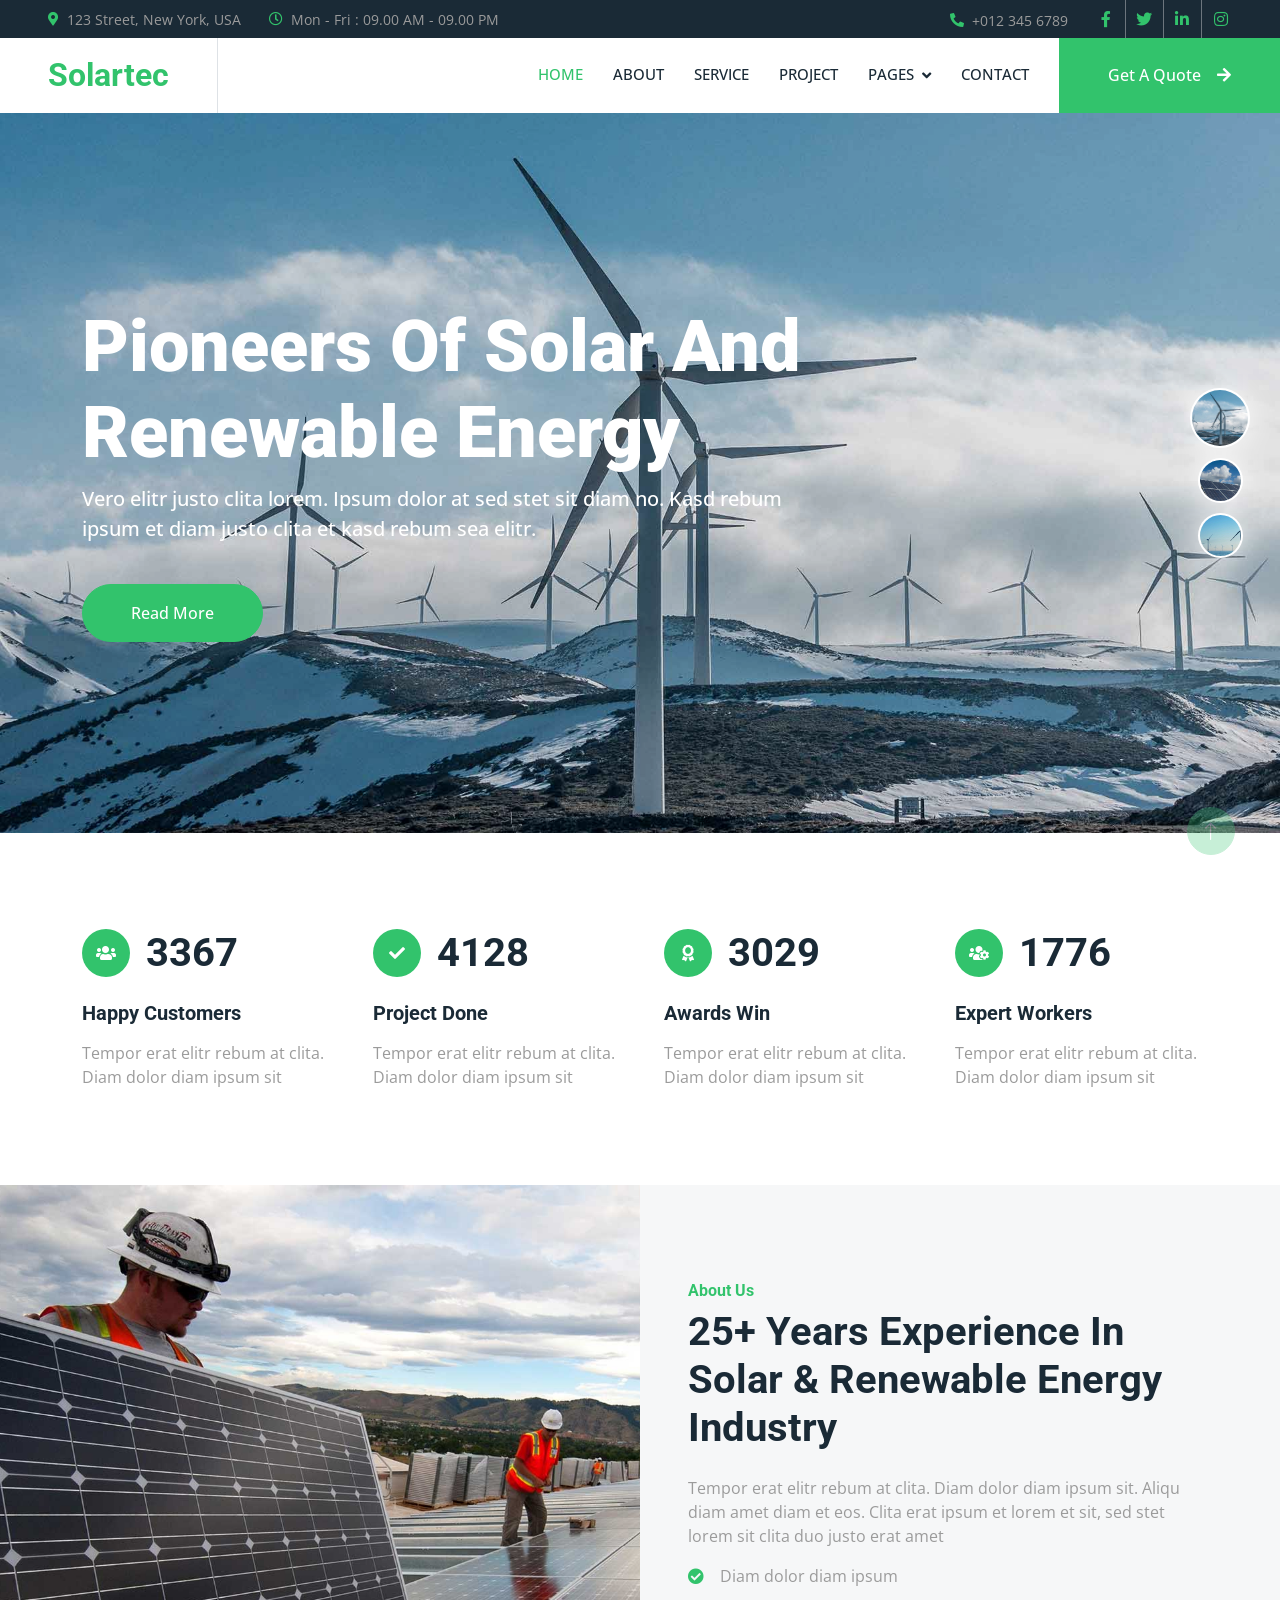
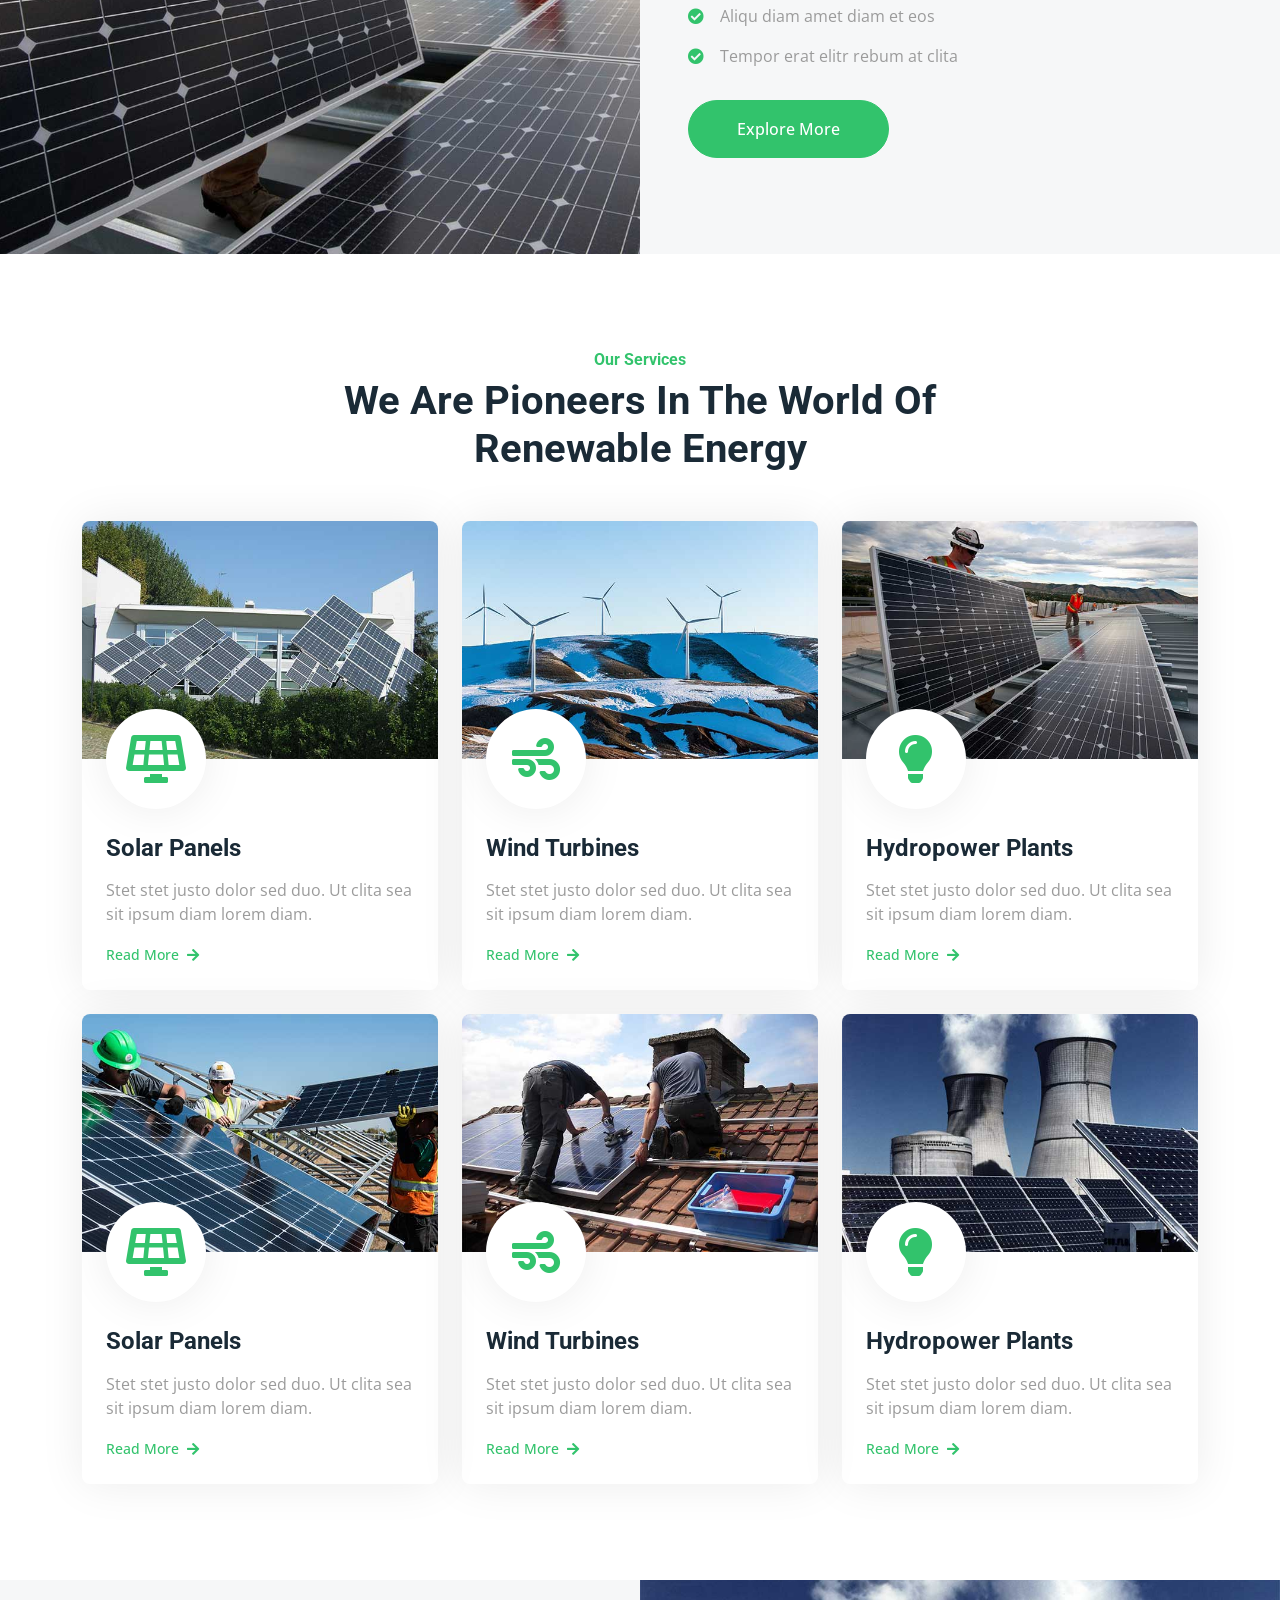
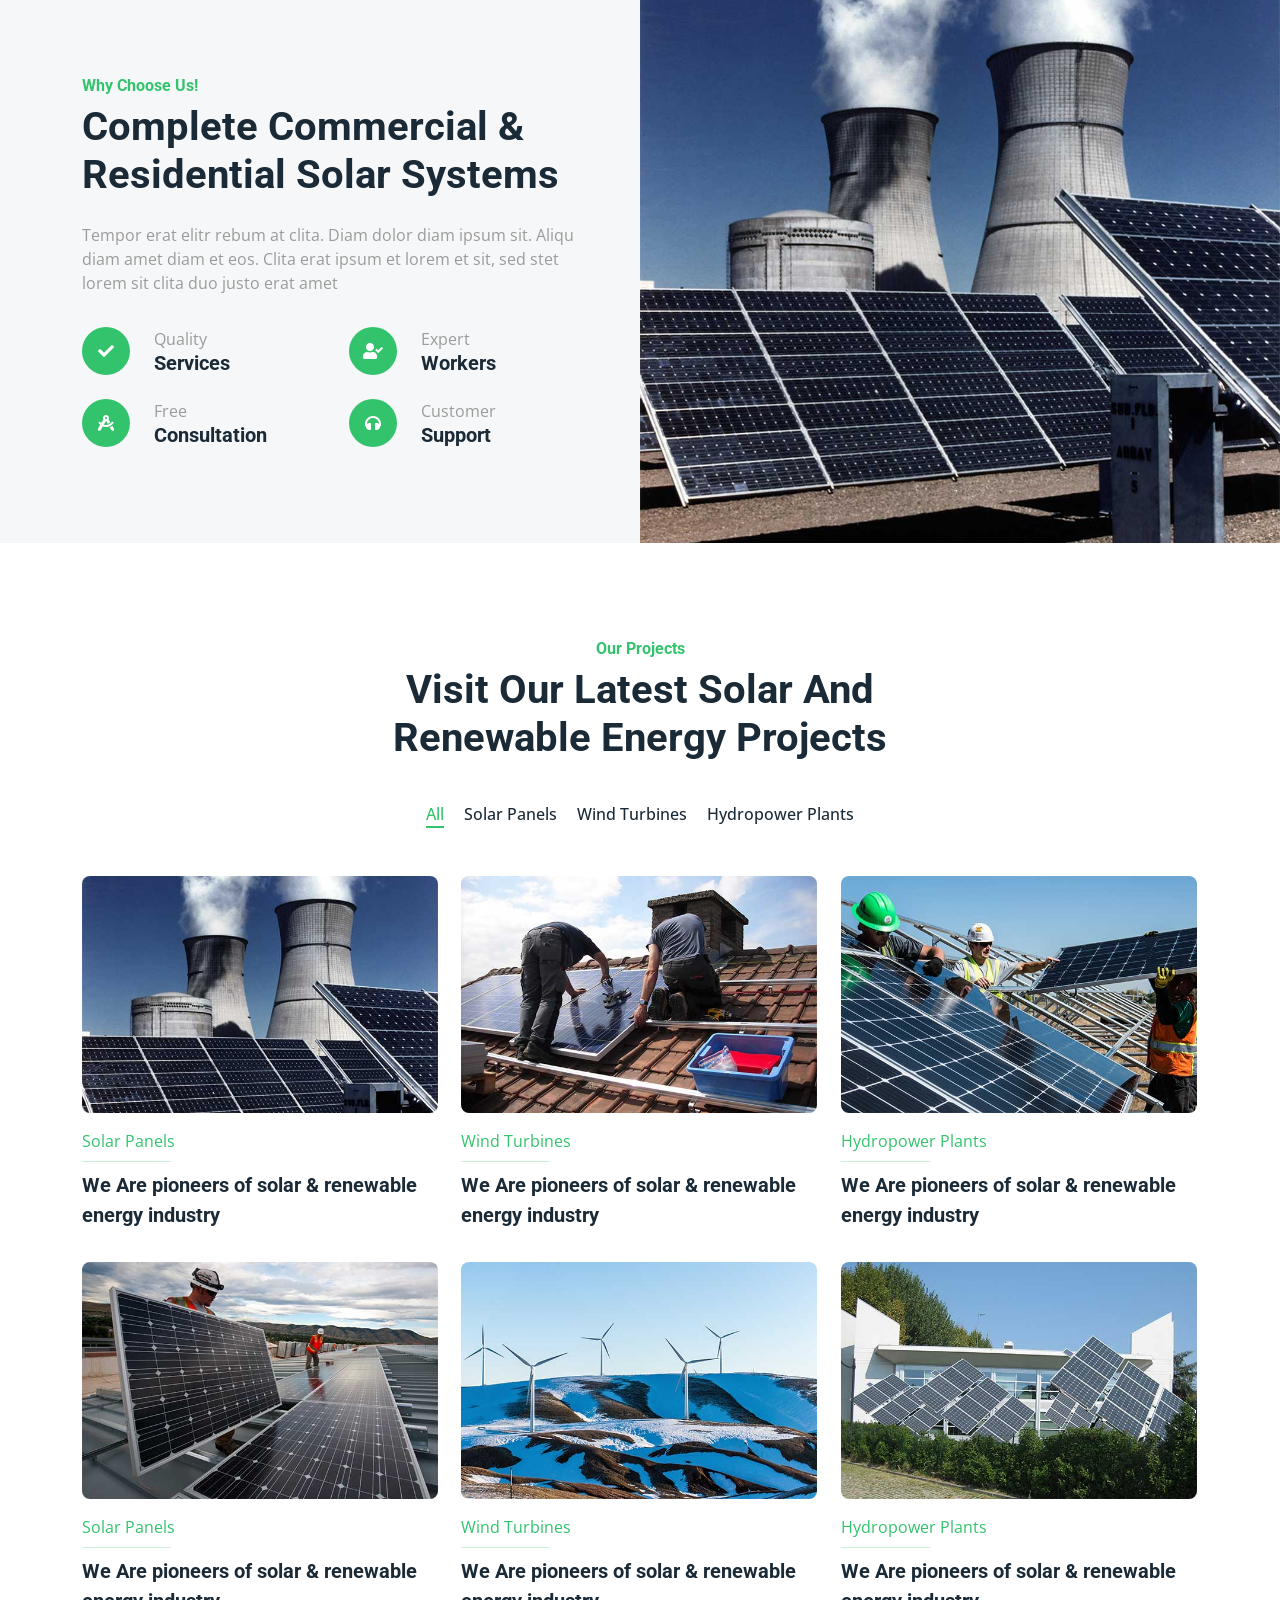
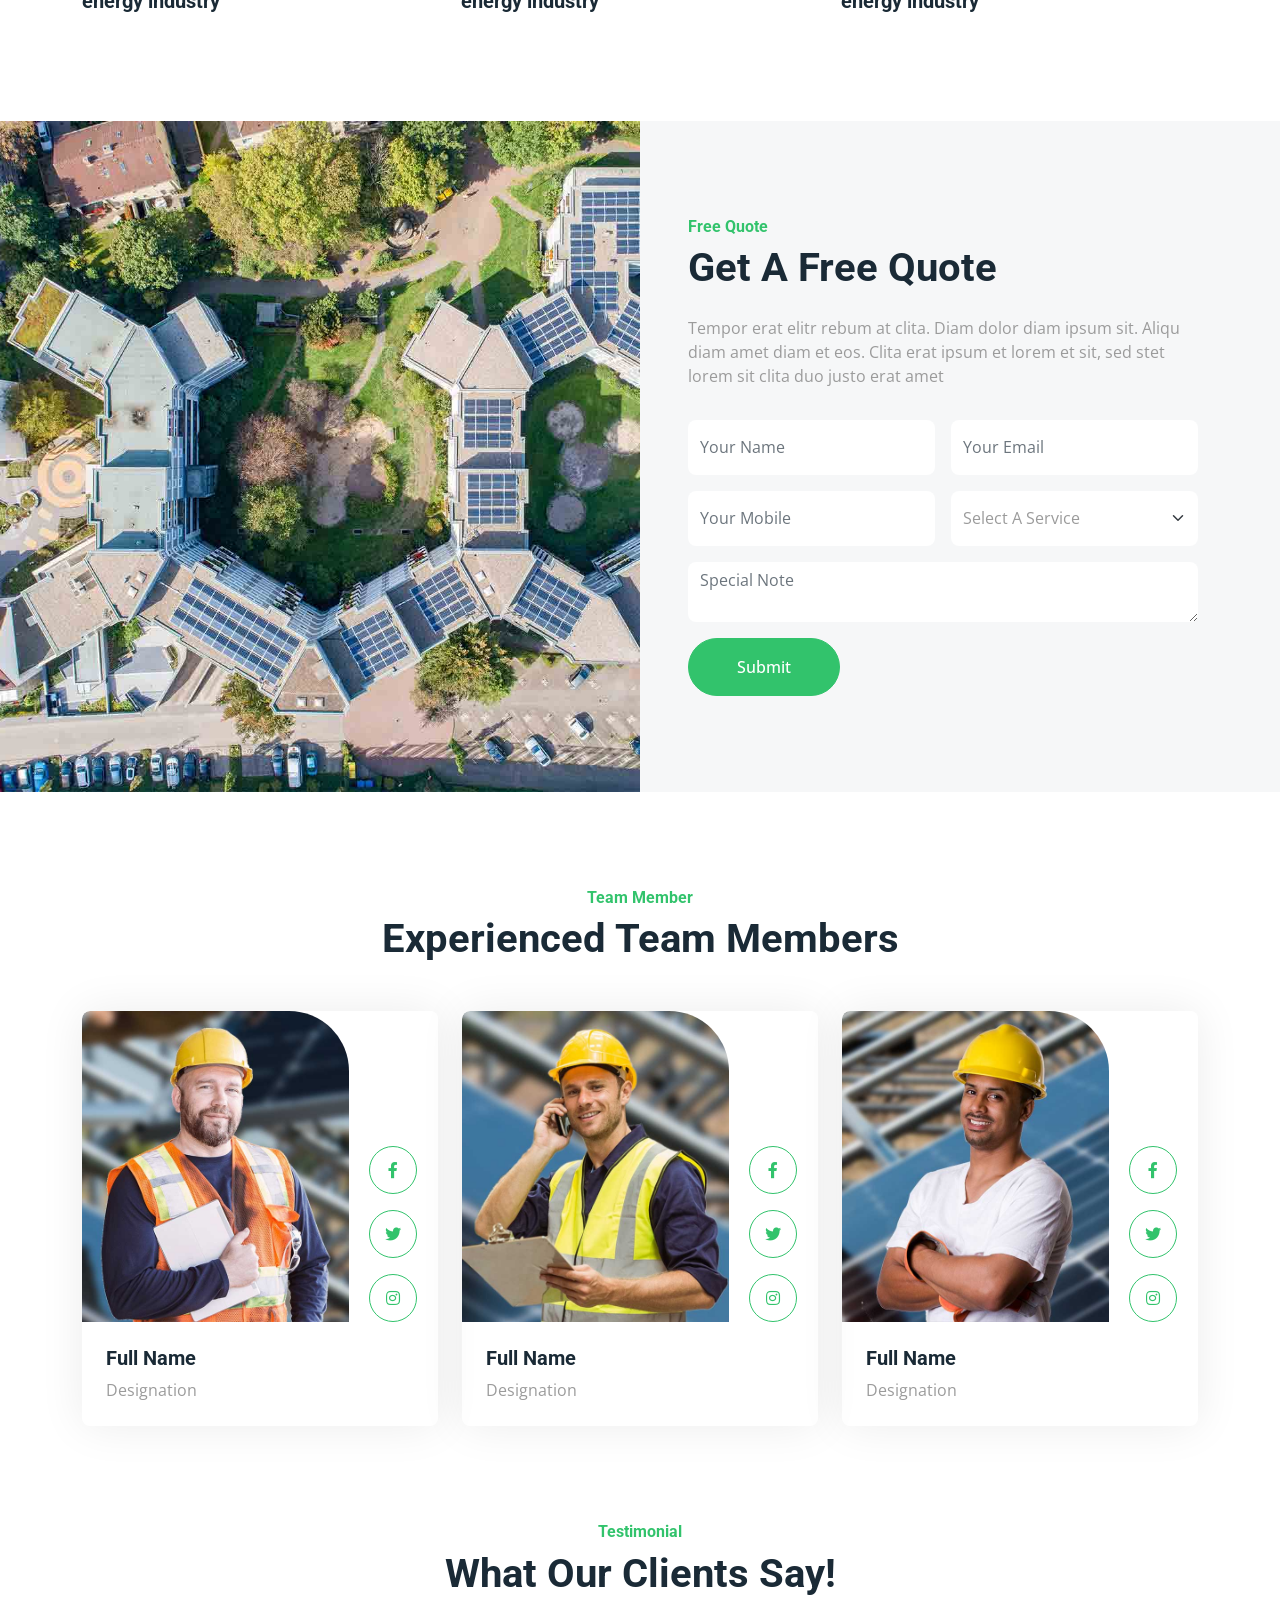
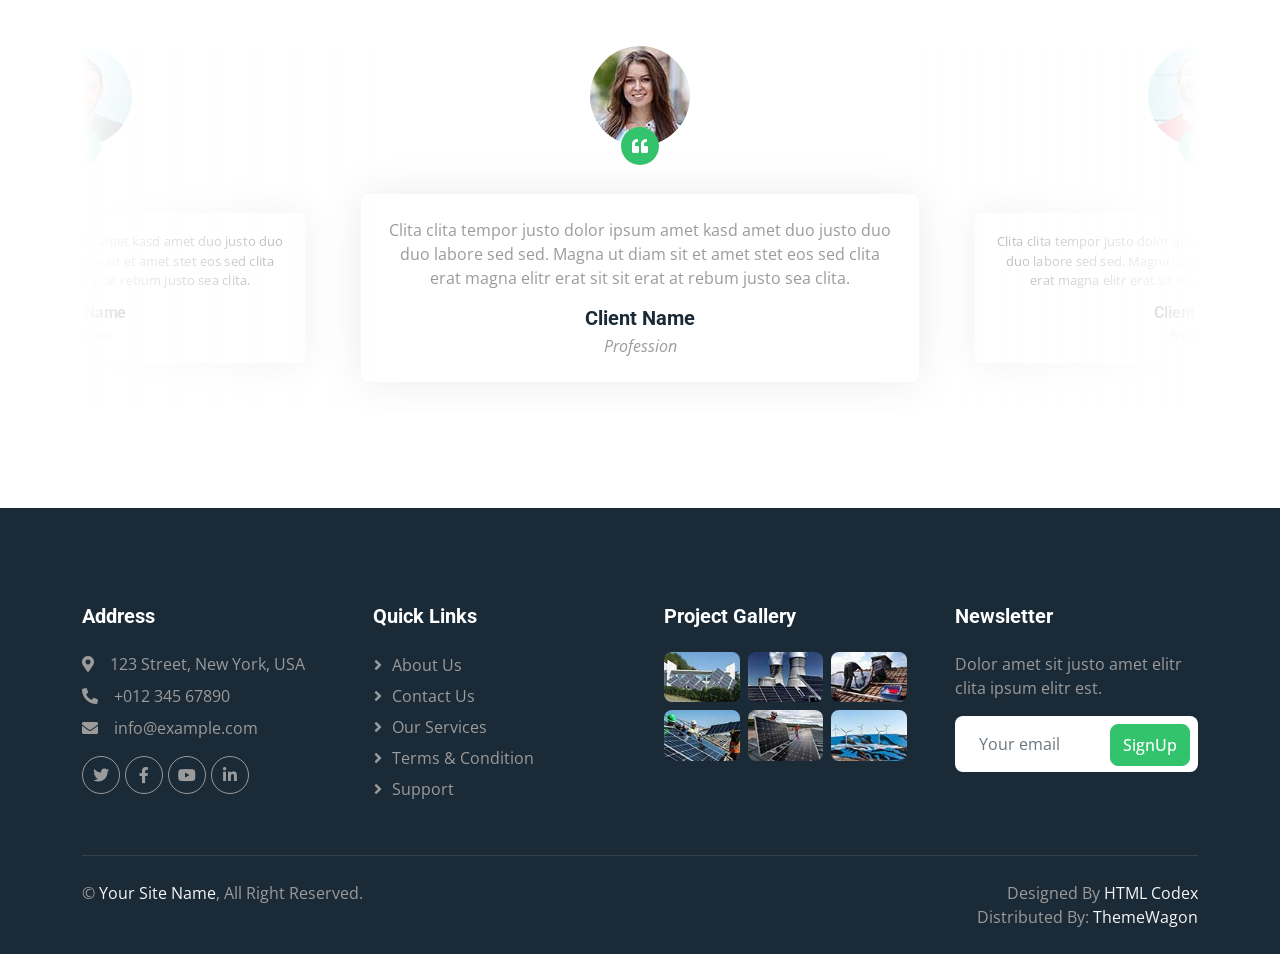
==== index.html @ 1502fc78 "Initial commit" ====
<!DOCTYPE html>
<html lang="en">

<head>
    <meta charset="utf-8">
    <title>Solartec - Renewable Energy Website Template</title>
    <meta content="width=device-width, initial-scale=1.0" name="viewport">
    <meta content="" name="keywords">
    <meta content="" name="description">

    <!-- Favicon -->
    <link href="img/favicon.ico" rel="icon">

    <!-- Google Web Fonts -->
    <link rel="preconnect" href="https://fonts.googleapis.com">
    <link rel="preconnect" href="https://fonts.gstatic.com" crossorigin>
    <link href="https://fonts.googleapis.com/css2?family=Open+Sans:wght@400;500&family=Roboto:wght@500;700;900&display=swap" rel="stylesheet"> 

    <!-- Icon Font Stylesheet -->
    <link href="https://cdnjs.cloudflare.com/ajax/libs/font-awesome/5.10.0/css/all.min.css" rel="stylesheet">
    <link href="https://cdn.jsdelivr.net/npm/bootstrap-icons@1.4.1/font/bootstrap-icons.css" rel="stylesheet">

    <!-- Libraries Stylesheet -->
    <link href="lib/animate/animate.min.css" rel="stylesheet">
    <link href="lib/owlcarousel/assets/owl.carousel.min.css" rel="stylesheet">
    <link href="lib/lightbox/css/lightbox.min.css" rel="stylesheet">

    <!-- Customized Bootstrap Stylesheet -->
    <link href="css/bootstrap.min.css" rel="stylesheet">

    <!-- Template Stylesheet -->
    <link href="css/style.css" rel="stylesheet">
</head>

<body>
    <!-- Spinner Start -->
    <div id="spinner" class="show bg-white position-fixed translate-middle w-100 vh-100 top-50 start-50 d-flex align-items-center justify-content-center">
        <div class="spinner-border text-primary" style="width: 3rem; height: 3rem;" role="status">
            <span class="sr-only">Loading...</span>
        </div>
    </div>
    <!-- Spinner End -->


    <!-- Topbar Start -->
    <div class="container-fluid bg-dark p-0">
        <div class="row gx-0 d-none d-lg-flex">
            <div class="col-lg-7 px-5 text-start">
                <div class="h-100 d-inline-flex align-items-center me-4">
                    <small class="fa fa-map-marker-alt text-primary me-2"></small>
                    <small>123 Street, New York, USA</small>
                </div>
                <div class="h-100 d-inline-flex align-items-center">
                    <small class="far fa-clock text-primary me-2"></small>
                    <small>Mon - Fri : 09.00 AM - 09.00 PM</small>
                </div>
            </div>
            <div class="col-lg-5 px-5 text-end">
                <div class="h-100 d-inline-flex align-items-center me-4">
                    <small class="fa fa-phone-alt text-primary me-2"></small>
                    <small>+012 345 6789</small>
                </div>
                <div class="h-100 d-inline-flex align-items-center mx-n2">
                    <a class="btn btn-square btn-link rounded-0 border-0 border-end border-secondary" href=""><i class="fab fa-facebook-f"></i></a>
                    <a class="btn btn-square btn-link rounded-0 border-0 border-end border-secondary" href=""><i class="fab fa-twitter"></i></a>
                    <a class="btn btn-square btn-link rounded-0 border-0 border-end border-secondary" href=""><i class="fab fa-linkedin-in"></i></a>
                    <a class="btn btn-square btn-link rounded-0" href=""><i class="fab fa-instagram"></i></a>
                </div>
            </div>
        </div>
    </div>
    <!-- Topbar End -->


    <!-- Navbar Start -->
    <nav class="navbar navbar-expand-lg bg-white navbar-light sticky-top p-0">
        <a href="index.html" class="navbar-brand d-flex align-items-center border-end px-4 px-lg-5">
            <h2 class="m-0 text-primary">Solartec</h2>
        </a>
        <button type="button" class="navbar-toggler me-4" data-bs-toggle="collapse" data-bs-target="#navbarCollapse">
            <span class="navbar-toggler-icon"></span>
        </button>
        <div class="collapse navbar-collapse" id="navbarCollapse">
            <div class="navbar-nav ms-auto p-4 p-lg-0">
                <a href="index.html" class="nav-item nav-link active">Home</a>
                <a href="about.html" class="nav-item nav-link">About</a>
                <a href="service.html" class="nav-item nav-link">Service</a>
                <a href="project.html" class="nav-item nav-link">Project</a>
                <div class="nav-item dropdown">
                    <a href="#" class="nav-link dropdown-toggle" data-bs-toggle="dropdown">Pages</a>
                    <div class="dropdown-menu bg-light m-0">
                        <a href="feature.html" class="dropdown-item">Feature</a>
                        <a href="quote.html" class="dropdown-item">Free Quote</a>
                        <a href="team.html" class="dropdown-item">Our Team</a>
                        <a href="testimonial.html" class="dropdown-item">Testimonial</a>
                        <a href="404.html" class="dropdown-item">404 Page</a>
                    </div>
                </div>
                <a href="contact.html" class="nav-item nav-link">Contact</a>
            </div>
            <a href="" class="btn btn-primary rounded-0 py-4 px-lg-5 d-none d-lg-block">Get A Quote<i class="fa fa-arrow-right ms-3"></i></a>
        </div>
    </nav>
    <!-- Navbar End -->


    <!-- Carousel Start -->
    <div class="container-fluid p-0 pb-5 wow fadeIn" data-wow-delay="0.1s">
        <div class="owl-carousel header-carousel position-relative">
            <div class="owl-carousel-item position-relative" data-dot="<img src='img/carousel-1.jpg'>">
                <img class="img-fluid" src="img/carousel-1.jpg" alt="">
                <div class="owl-carousel-inner">
                    <div class="container">
                        <div class="row justify-content-start">
                            <div class="col-10 col-lg-8">
                                <h1 class="display-2 text-white animated slideInDown">Pioneers Of Solar And Renewable Energy</h1>
                                <p class="fs-5 fw-medium text-white mb-4 pb-3">Vero elitr justo clita lorem. Ipsum dolor at sed stet sit diam no. Kasd rebum ipsum et diam justo clita et kasd rebum sea elitr.</p>
                                <a href="" class="btn btn-primary rounded-pill py-3 px-5 animated slideInLeft">Read More</a>
                            </div>
                        </div>
                    </div>
                </div>
            </div>
            <div class="owl-carousel-item position-relative" data-dot="<img src='img/carousel-2.jpg'>">
                <img class="img-fluid" src="img/carousel-2.jpg" alt="">
                <div class="owl-carousel-inner">
                    <div class="container">
                        <div class="row justify-content-start">
                            <div class="col-10 col-lg-8">
                                <h1 class="display-2 text-white animated slideInDown">Pioneers Of Solar And Renewable Energy</h1>
                                <p class="fs-5 fw-medium text-white mb-4 pb-3">Vero elitr justo clita lorem. Ipsum dolor at sed stet sit diam no. Kasd rebum ipsum et diam justo clita et kasd rebum sea elitr.</p>
                                <a href="" class="btn btn-primary rounded-pill py-3 px-5 animated slideInLeft">Read More</a>
                            </div>
                        </div>
                    </div>
                </div>
            </div>
            <div class="owl-carousel-item position-relative" data-dot="<img src='img/carousel-3.jpg'>">
                <img class="img-fluid" src="img/carousel-3.jpg" alt="">
                <div class="owl-carousel-inner">
                    <div class="container">
                        <div class="row justify-content-start">
                            <div class="col-10 col-lg-8">
                                <h1 class="display-2 text-white animated slideInDown">Pioneers Of Solar And Renewable Energy</h1>
                                <p class="fs-5 fw-medium text-white mb-4 pb-3">Vero elitr justo clita lorem. Ipsum dolor at sed stet sit diam no. Kasd rebum ipsum et diam justo clita et kasd rebum sea elitr.</p>
                                <a href="" class="btn btn-primary rounded-pill py-3 px-5 animated slideInLeft">Read More</a>
                            </div>
                        </div>
                    </div>
                </div>
            </div>
        </div>
    </div>
    <!-- Carousel End -->


    <!-- Feature Start -->
    <div class="container-xxl py-5">
        <div class="container">
            <div class="row g-5">
                <div class="col-md-6 col-lg-3 wow fadeIn" data-wow-delay="0.1s">
                    <div class="d-flex align-items-center mb-4">
                        <div class="btn-lg-square bg-primary rounded-circle me-3">
                            <i class="fa fa-users text-white"></i>
                        </div>
                        <h1 class="mb-0" data-toggle="counter-up">3453</h1>
                    </div>
                    <h5 class="mb-3">Happy Customers</h5>
                    <span>Tempor erat elitr rebum at clita. Diam dolor diam ipsum sit</span>
                </div>
                <div class="col-md-6 col-lg-3 wow fadeIn" data-wow-delay="0.3s">
                    <div class="d-flex align-items-center mb-4">
                        <div class="btn-lg-square bg-primary rounded-circle me-3">
                            <i class="fa fa-check text-white"></i>
                        </div>
                        <h1 class="mb-0" data-toggle="counter-up">4234</h1>
                    </div>
                    <h5 class="mb-3">Project Done</h5>
                    <span>Tempor erat elitr rebum at clita. Diam dolor diam ipsum sit</span>
                </div>
                <div class="col-md-6 col-lg-3 wow fadeIn" data-wow-delay="0.5s">
                    <div class="d-flex align-items-center mb-4">
                        <div class="btn-lg-square bg-primary rounded-circle me-3">
                            <i class="fa fa-award text-white"></i>
                        </div>
                        <h1 class="mb-0" data-toggle="counter-up">3123</h1>
                    </div>
                    <h5 class="mb-3">Awards Win</h5>
                    <span>Tempor erat elitr rebum at clita. Diam dolor diam ipsum sit</span>
                </div>
                <div class="col-md-6 col-lg-3 wow fadeIn" data-wow-delay="0.7s">
                    <div class="d-flex align-items-center mb-4">
                        <div class="btn-lg-square bg-primary rounded-circle me-3">
                            <i class="fa fa-users-cog text-white"></i>
                        </div>
                        <h1 class="mb-0" data-toggle="counter-up">1831</h1>
                    </div>
                    <h5 class="mb-3">Expert Workers</h5>
                    <span>Tempor erat elitr rebum at clita. Diam dolor diam ipsum sit</span>
                </div>
            </div>
        </div>
    </div>
    <!-- Feature Start -->


    <!-- About Start -->
    <div class="container-fluid bg-light overflow-hidden my-5 px-lg-0">
        <div class="container about px-lg-0">
            <div class="row g-0 mx-lg-0">
                <div class="col-lg-6 ps-lg-0 wow fadeIn" data-wow-delay="0.1s" style="min-height: 400px;">
                    <div class="position-relative h-100">
                        <img class="position-absolute img-fluid w-100 h-100" src="img/about.jpg" style="object-fit: cover;" alt="">
                    </div>
                </div>
                <div class="col-lg-6 about-text py-5 wow fadeIn" data-wow-delay="0.5s">
                    <div class="p-lg-5 pe-lg-0">
                        <h6 class="text-primary">About Us</h6>
                        <h1 class="mb-4">25+ Years Experience In Solar & Renewable Energy Industry</h1>
                        <p>Tempor erat elitr rebum at clita. Diam dolor diam ipsum sit. Aliqu diam amet diam et eos. Clita erat ipsum et lorem et sit, sed stet lorem sit clita duo justo erat amet</p>
                        <p><i class="fa fa-check-circle text-primary me-3"></i>Diam dolor diam ipsum</p>
                        <p><i class="fa fa-check-circle text-primary me-3"></i>Aliqu diam amet diam et eos</p>
                        <p><i class="fa fa-check-circle text-primary me-3"></i>Tempor erat elitr rebum at clita</p>
                        <a href="" class="btn btn-primary rounded-pill py-3 px-5 mt-3">Explore More</a>
                    </div>
                </div>
            </div>
        </div>
    </div>
    <!-- About End -->


    <!-- Service Start -->
    <div class="container-xxl py-5">
        <div class="container">
            <div class="text-center mx-auto mb-5 wow fadeInUp" data-wow-delay="0.1s" style="max-width: 600px;">
                <h6 class="text-primary">Our Services</h6>
                <h1 class="mb-4">We Are Pioneers In The World Of Renewable Energy</h1>
            </div>
            <div class="row g-4">
                <div class="col-md-6 col-lg-4 wow fadeInUp" data-wow-delay="0.1s">
                    <div class="service-item rounded overflow-hidden">
                        <img class="img-fluid" src="img/img-600x400-1.jpg" alt="">
                        <div class="position-relative p-4 pt-0">
                            <div class="service-icon">
                                <i class="fa fa-solar-panel fa-3x"></i>
                            </div>
                            <h4 class="mb-3">Solar Panels</h4>
                            <p>Stet stet justo dolor sed duo. Ut clita sea sit ipsum diam lorem diam.</p>
                            <a class="small fw-medium" href="">Read More<i class="fa fa-arrow-right ms-2"></i></a>
                        </div>
                    </div>
                </div>
                <div class="col-md-6 col-lg-4 wow fadeInUp" data-wow-delay="0.3s">
                    <div class="service-item rounded overflow-hidden">
                        <img class="img-fluid" src="img/img-600x400-2.jpg" alt="">
                        <div class="position-relative p-4 pt-0">
                            <div class="service-icon">
                                <i class="fa fa-wind fa-3x"></i>
                            </div>
                            <h4 class="mb-3">Wind Turbines</h4>
                            <p>Stet stet justo dolor sed duo. Ut clita sea sit ipsum diam lorem diam.</p>
                            <a class="small fw-medium" href="">Read More<i class="fa fa-arrow-right ms-2"></i></a>
                        </div>
                    </div>
                </div>
                <div class="col-md-6 col-lg-4 wow fadeInUp" data-wow-delay="0.5s">
                    <div class="service-item rounded overflow-hidden">
                        <img class="img-fluid" src="img/img-600x400-3.jpg" alt="">
                        <div class="position-relative p-4 pt-0">
                            <div class="service-icon">
                                <i class="fa fa-lightbulb fa-3x"></i>
                            </div>
                            <h4 class="mb-3">Hydropower Plants</h4>
                            <p>Stet stet justo dolor sed duo. Ut clita sea sit ipsum diam lorem diam.</p>
                            <a class="small fw-medium" href="">Read More<i class="fa fa-arrow-right ms-2"></i></a>
                        </div>
                    </div>
                </div>
                <div class="col-md-6 col-lg-4 wow fadeInUp" data-wow-delay="0.1s">
                    <div class="service-item rounded overflow-hidden">
                        <img class="img-fluid" src="img/img-600x400-4.jpg" alt="">
                        <div class="position-relative p-4 pt-0">
                            <div class="service-icon">
                                <i class="fa fa-solar-panel fa-3x"></i>
                            </div>
                            <h4 class="mb-3">Solar Panels</h4>
                            <p>Stet stet justo dolor sed duo. Ut clita sea sit ipsum diam lorem diam.</p>
                            <a class="small fw-medium" href="">Read More<i class="fa fa-arrow-right ms-2"></i></a>
                        </div>
                    </div>
                </div>
                <div class="col-md-6 col-lg-4 wow fadeInUp" data-wow-delay="0.3s">
                    <div class="service-item rounded overflow-hidden">
                        <img class="img-fluid" src="img/img-600x400-5.jpg" alt="">
                        <div class="position-relative p-4 pt-0">
                            <div class="service-icon">
                                <i class="fa fa-wind fa-3x"></i>
                            </div>
                            <h4 class="mb-3">Wind Turbines</h4>
                            <p>Stet stet justo dolor sed duo. Ut clita sea sit ipsum diam lorem diam.</p>
                            <a class="small fw-medium" href="">Read More<i class="fa fa-arrow-right ms-2"></i></a>
                        </div>
                    </div>
                </div>
                <div class="col-md-6 col-lg-4 wow fadeInUp" data-wow-delay="0.5s">
                    <div class="service-item rounded overflow-hidden">
                        <img class="img-fluid" src="img/img-600x400-6.jpg" alt="">
                        <div class="position-relative p-4 pt-0">
                            <div class="service-icon">
                                <i class="fa fa-lightbulb fa-3x"></i>
                            </div>
                            <h4 class="mb-3">Hydropower Plants</h4>
                            <p>Stet stet justo dolor sed duo. Ut clita sea sit ipsum diam lorem diam.</p>
                            <a class="small fw-medium" href="">Read More<i class="fa fa-arrow-right ms-2"></i></a>
                        </div>
                    </div>
                </div>
            </div>
        </div>
    </div>
    <!-- Service End -->


    <!-- Feature Start -->
    <div class="container-fluid bg-light overflow-hidden my-5 px-lg-0">
        <div class="container feature px-lg-0">
            <div class="row g-0 mx-lg-0">
                <div class="col-lg-6 feature-text py-5 wow fadeIn" data-wow-delay="0.1s">
                    <div class="p-lg-5 ps-lg-0">
                        <h6 class="text-primary">Why Choose Us!</h6>
                        <h1 class="mb-4">Complete Commercial & Residential Solar Systems</h1>
                        <p class="mb-4 pb-2">Tempor erat elitr rebum at clita. Diam dolor diam ipsum sit. Aliqu diam amet diam et eos. Clita erat ipsum et lorem et sit, sed stet lorem sit clita duo justo erat amet</p>
                        <div class="row g-4">
                            <div class="col-6">
                                <div class="d-flex align-items-center">
                                    <div class="btn-lg-square bg-primary rounded-circle">
                                        <i class="fa fa-check text-white"></i>
                                    </div>
                                    <div class="ms-4">
                                        <p class="mb-0">Quality</p>
                                        <h5 class="mb-0">Services</h5>
                                    </div>
                                </div>
                            </div>
                            <div class="col-6">
                                <div class="d-flex align-items-center">
                                    <div class="btn-lg-square bg-primary rounded-circle">
                                        <i class="fa fa-user-check text-white"></i>
                                    </div>
                                    <div class="ms-4">
                                        <p class="mb-0">Expert</p>
                                        <h5 class="mb-0">Workers</h5>
                                    </div>
                                </div>
                            </div>
                            <div class="col-6">
                                <div class="d-flex align-items-center">
                                    <div class="btn-lg-square bg-primary rounded-circle">
                                        <i class="fa fa-drafting-compass text-white"></i>
                                    </div>
                                    <div class="ms-4">
                                        <p class="mb-0">Free</p>
                                        <h5 class="mb-0">Consultation</h5>
                                    </div>
                                </div>
                            </div>
                            <div class="col-6">
                                <div class="d-flex align-items-center">
                                    <div class="btn-lg-square bg-primary rounded-circle">
                                        <i class="fa fa-headphones text-white"></i>
                                    </div>
                                    <div class="ms-4">
                                        <p class="mb-0">Customer</p>
                                        <h5 class="mb-0">Support</h5>
                                    </div>
                                </div>
                            </div>
                        </div>
                    </div>
                </div>
                <div class="col-lg-6 pe-lg-0 wow fadeIn" data-wow-delay="0.5s" style="min-height: 400px;">
                    <div class="position-relative h-100">
                        <img class="position-absolute img-fluid w-100 h-100" src="img/feature.jpg" style="object-fit: cover;" alt="">
                    </div>
                </div>
            </div>
        </div>
    </div>
    <!-- Feature End -->


    <!-- Projects Start -->
    <div class="container-xxl py-5">
        <div class="container">
            <div class="text-center mx-auto mb-5 wow fadeInUp" data-wow-delay="0.1s" style="max-width: 600px;">
                <h6 class="text-primary">Our Projects</h6>
                <h1 class="mb-4">Visit Our Latest Solar And Renewable Energy Projects</h1>
            </div>
            <div class="row mt-n2 wow fadeInUp" data-wow-delay="0.3s">
                <div class="col-12 text-center">
                    <ul class="list-inline mb-5" id="portfolio-flters">
                        <li class="mx-2 active" data-filter="*">All</li>
                        <li class="mx-2" data-filter=".first">Solar Panels</li>
                        <li class="mx-2" data-filter=".second">Wind Turbines</li>
                        <li class="mx-2" data-filter=".third">Hydropower Plants</li>
                    </ul>
                </div>
            </div>
            <div class="row g-4 portfolio-container wow fadeInUp" data-wow-delay="0.5s">
                <div class="col-lg-4 col-md-6 portfolio-item first">
                    <div class="portfolio-img rounded overflow-hidden">
                        <img class="img-fluid" src="img/img-600x400-6.jpg" alt="">
                        <div class="portfolio-btn">
                            <a class="btn btn-lg-square btn-outline-light rounded-circle mx-1" href="img/img-600x400-6.jpg" data-lightbox="portfolio"><i class="fa fa-eye"></i></a>
                            <a class="btn btn-lg-square btn-outline-light rounded-circle mx-1" href=""><i class="fa fa-link"></i></a>
                        </div>
                    </div>
                    <div class="pt-3">
                        <p class="text-primary mb-0">Solar Panels</p>
                        <hr class="text-primary w-25 my-2">
                        <h5 class="lh-base">We Are pioneers of solar & renewable energy industry</h5>
                    </div>
                </div>
                <div class="col-lg-4 col-md-6 portfolio-item second">
                    <div class="portfolio-img rounded overflow-hidden">
                        <img class="img-fluid" src="img/img-600x400-5.jpg" alt="">
                        <div class="portfolio-btn">
                            <a class="btn btn-lg-square btn-outline-light rounded-circle mx-1" href="img/img-600x400-5.jpg" data-lightbox="portfolio"><i class="fa fa-eye"></i></a>
                            <a class="btn btn-lg-square btn-outline-light rounded-circle mx-1" href=""><i class="fa fa-link"></i></a>
                        </div>
                    </div>
                    <div class="pt-3">
                        <p class="text-primary mb-0">Wind Turbines</p>
                        <hr class="text-primary w-25 my-2">
                        <h5 class="lh-base">We Are pioneers of solar & renewable energy industry</h5>
                    </div>
                </div>
                <div class="col-lg-4 col-md-6 portfolio-item third">
                    <div class="portfolio-img rounded overflow-hidden">
                        <img class="img-fluid" src="img/img-600x400-4.jpg" alt="">
                        <div class="portfolio-btn">
                            <a class="btn btn-lg-square btn-outline-light rounded-circle mx-1" href="img/img-600x400-4.jpg" data-lightbox="portfolio"><i class="fa fa-eye"></i></a>
                            <a class="btn btn-lg-square btn-outline-light rounded-circle mx-1" href=""><i class="fa fa-link"></i></a>
                        </div>
                    </div>
                    <div class="pt-3">
                        <p class="text-primary mb-0">Hydropower Plants</p>
                        <hr class="text-primary w-25 my-2">
                        <h5 class="lh-base">We Are pioneers of solar & renewable energy industry</h5>
                    </div>
                </div>
                <div class="col-lg-4 col-md-6 portfolio-item first">
                    <div class="portfolio-img rounded overflow-hidden">
                        <img class="img-fluid" src="img/img-600x400-3.jpg" alt="">
                        <div class="portfolio-btn">
                            <a class="btn btn-lg-square btn-outline-light rounded-circle mx-1" href="img/img-600x400-3.jpg" data-lightbox="portfolio"><i class="fa fa-eye"></i></a>
                            <a class="btn btn-lg-square btn-outline-light rounded-circle mx-1" href=""><i class="fa fa-link"></i></a>
                        </div>
                    </div>
                    <div class="pt-3">
                        <p class="text-primary mb-0">Solar Panels</p>
                        <hr class="text-primary w-25 my-2">
                        <h5 class="lh-base">We Are pioneers of solar & renewable energy industry</h5>
                    </div>
                </div>
                <div class="col-lg-4 col-md-6 portfolio-item second">
                    <div class="portfolio-img rounded overflow-hidden">
                        <img class="img-fluid" src="img/img-600x400-2.jpg" alt="">
                        <div class="portfolio-btn">
                            <a class="btn btn-lg-square btn-outline-light rounded-circle mx-1" href="img/img-600x400-2.jpg" data-lightbox="portfolio"><i class="fa fa-eye"></i></a>
                            <a class="btn btn-lg-square btn-outline-light rounded-circle mx-1" href=""><i class="fa fa-link"></i></a>
                        </div>
                    </div>
                    <div class="pt-3">
                        <p class="text-primary mb-0">Wind Turbines</p>
                        <hr class="text-primary w-25 my-2">
                        <h5 class="lh-base">We Are pioneers of solar & renewable energy industry</h5>
                    </div>
                </div>
                <div class="col-lg-4 col-md-6 portfolio-item third">
                    <div class="portfolio-img rounded overflow-hidden">
                        <img class="img-fluid" src="img/img-600x400-1.jpg" alt="">
                        <div class="portfolio-btn">
                            <a class="btn btn-lg-square btn-outline-light rounded-circle mx-1" href="img/img-600x400-1.jpg" data-lightbox="portfolio"><i class="fa fa-eye"></i></a>
                            <a class="btn btn-lg-square btn-outline-light rounded-circle mx-1" href=""><i class="fa fa-link"></i></a>
                        </div>
                    </div>
                    <div class="pt-3">
                        <p class="text-primary mb-0">Hydropower Plants</p>
                        <hr class="text-primary w-25 my-2">
                        <h5 class="lh-base">We Are pioneers of solar & renewable energy industry</h5>
                    </div>
                </div>
            </div>
        </div>
    </div>
    <!-- Projects End -->


    <!-- Quote Start -->
    <div class="container-fluid bg-light overflow-hidden my-5 px-lg-0">
        <div class="container quote px-lg-0">
            <div class="row g-0 mx-lg-0">
                <div class="col-lg-6 ps-lg-0 wow fadeIn" data-wow-delay="0.1s" style="min-height: 400px;">
                    <div class="position-relative h-100">
                        <img class="position-absolute img-fluid w-100 h-100" src="img/quote.jpg" style="object-fit: cover;" alt="">
                    </div>
                </div>
                <div class="col-lg-6 quote-text py-5 wow fadeIn" data-wow-delay="0.5s">
                    <div class="p-lg-5 pe-lg-0">
                        <h6 class="text-primary">Free Quote</h6>
                        <h1 class="mb-4">Get A Free Quote</h1>
                        <p class="mb-4 pb-2">Tempor erat elitr rebum at clita. Diam dolor diam ipsum sit. Aliqu diam amet diam et eos. Clita erat ipsum et lorem et sit, sed stet lorem sit clita duo justo erat amet</p>
                        <form>
                            <div class="row g-3">
                                <div class="col-12 col-sm-6">
                                    <input type="text" class="form-control border-0" placeholder="Your Name" style="height: 55px;">
                                </div>
                                <div class="col-12 col-sm-6">
                                    <input type="email" class="form-control border-0" placeholder="Your Email" style="height: 55px;">
                                </div>
                                <div class="col-12 col-sm-6">
                                    <input type="text" class="form-control border-0" placeholder="Your Mobile" style="height: 55px;">
                                </div>
                                <div class="col-12 col-sm-6">
                                    <select class="form-select border-0" style="height: 55px;">
                                        <option selected>Select A Service</option>
                                        <option value="1">Service 1</option>
                                        <option value="2">Service 2</option>
                                        <option value="3">Service 3</option>
                                    </select>
                                </div>
                                <div class="col-12">
                                    <textarea class="form-control border-0" placeholder="Special Note"></textarea>
                                </div>
                                <div class="col-12">
                                    <button class="btn btn-primary rounded-pill py-3 px-5" type="submit">Submit</button>
                                </div>
                            </div>
                        </form>
                    </div>
                </div>
            </div>
        </div>
    </div>
    <!-- Quote End -->


    <!-- Team Start -->
    <div class="container-xxl py-5">
        <div class="container">
            <div class="text-center mx-auto mb-5 wow fadeInUp" data-wow-delay="0.1s" style="max-width: 600px;">
                <h6 class="text-primary">Team Member</h6>
                <h1 class="mb-4">Experienced Team Members</h1>
            </div>
            <div class="row g-4">
                <div class="col-lg-4 col-md-6 wow fadeInUp" data-wow-delay="0.1s">
                    <div class="team-item rounded overflow-hidden">
                        <div class="d-flex">
                            <img class="img-fluid w-75" src="img/team-1.jpg" alt="">
                            <div class="team-social w-25">
                                <a class="btn btn-lg-square btn-outline-primary rounded-circle mt-3" href=""><i class="fab fa-facebook-f"></i></a>
                                <a class="btn btn-lg-square btn-outline-primary rounded-circle mt-3" href=""><i class="fab fa-twitter"></i></a>
                                <a class="btn btn-lg-square btn-outline-primary rounded-circle mt-3" href=""><i class="fab fa-instagram"></i></a>
                            </div>
                        </div>
                        <div class="p-4">
                            <h5>Full Name</h5>
                            <span>Designation</span>
                        </div>
                    </div>
                </div>
                <div class="col-lg-4 col-md-6 wow fadeInUp" data-wow-delay="0.3s">
                    <div class="team-item rounded overflow-hidden">
                        <div class="d-flex">
                            <img class="img-fluid w-75" src="img/team-2.jpg" alt="">
                            <div class="team-social w-25">
                                <a class="btn btn-lg-square btn-outline-primary rounded-circle mt-3" href=""><i class="fab fa-facebook-f"></i></a>
                                <a class="btn btn-lg-square btn-outline-primary rounded-circle mt-3" href=""><i class="fab fa-twitter"></i></a>
                                <a class="btn btn-lg-square btn-outline-primary rounded-circle mt-3" href=""><i class="fab fa-instagram"></i></a>
                            </div>
                        </div>
                        <div class="p-4">
                            <h5>Full Name</h5>
                            <span>Designation</span>
                        </div>
                    </div>
                </div>
                <div class="col-lg-4 col-md-6 wow fadeInUp" data-wow-delay="0.5s">
                    <div class="team-item rounded overflow-hidden">
                        <div class="d-flex">
                            <img class="img-fluid w-75" src="img/team-3.jpg" alt="">
                            <div class="team-social w-25">
                                <a class="btn btn-lg-square btn-outline-primary rounded-circle mt-3" href=""><i class="fab fa-facebook-f"></i></a>
                                <a class="btn btn-lg-square btn-outline-primary rounded-circle mt-3" href=""><i class="fab fa-twitter"></i></a>
                                <a class="btn btn-lg-square btn-outline-primary rounded-circle mt-3" href=""><i class="fab fa-instagram"></i></a>
                            </div>
                        </div>
                        <div class="p-4">
                            <h5>Full Name</h5>
                            <span>Designation</span>
                        </div>
                    </div>
                </div>
            </div>
        </div>
    </div>
    <!-- Team End -->


    <!-- Testimonial Start -->
    <div class="container-xxl py-5">
        <div class="container">
            <div class="text-center mx-auto mb-5 wow fadeInUp" data-wow-delay="0.1s" style="max-width: 600px;">
                <h6 class="text-primary">Testimonial</h6>
                <h1 class="mb-4">What Our Clients Say!</h1>
            </div>
            <div class="owl-carousel testimonial-carousel wow fadeInUp" data-wow-delay="0.1s">
                <div class="testimonial-item text-center">
                    <div class="testimonial-img position-relative">
                        <img class="img-fluid rounded-circle mx-auto mb-5" src="img/testimonial-1.jpg">
                        <div class="btn-square bg-primary rounded-circle">
                            <i class="fa fa-quote-left text-white"></i>
                        </div>
                    </div>
                    <div class="testimonial-text text-center rounded p-4">
                        <p>Clita clita tempor justo dolor ipsum amet kasd amet duo justo duo duo labore sed sed. Magna ut diam sit et amet stet eos sed clita erat magna elitr erat sit sit erat at rebum justo sea clita.</p>
                        <h5 class="mb-1">Client Name</h5>
                        <span class="fst-italic">Profession</span>
                    </div>
                </div>
                <div class="testimonial-item text-center">
                    <div class="testimonial-img position-relative">
                        <img class="img-fluid rounded-circle mx-auto mb-5" src="img/testimonial-2.jpg">
                        <div class="btn-square bg-primary rounded-circle">
                            <i class="fa fa-quote-left text-white"></i>
                        </div>
                    </div>
                    <div class="testimonial-text text-center rounded p-4">
                        <p>Clita clita tempor justo dolor ipsum amet kasd amet duo justo duo duo labore sed sed. Magna ut diam sit et amet stet eos sed clita erat magna elitr erat sit sit erat at rebum justo sea clita.</p>
                        <h5 class="mb-1">Client Name</h5>
                        <span class="fst-italic">Profession</span>
                    </div>
                </div>
                <div class="testimonial-item text-center">
                    <div class="testimonial-img position-relative">
                        <img class="img-fluid rounded-circle mx-auto mb-5" src="img/testimonial-3.jpg">
                        <div class="btn-square bg-primary rounded-circle">
                            <i class="fa fa-quote-left text-white"></i>
                        </div>
                    </div>
                    <div class="testimonial-text text-center rounded p-4">
                        <p>Clita clita tempor justo dolor ipsum amet kasd amet duo justo duo duo labore sed sed. Magna ut diam sit et amet stet eos sed clita erat magna elitr erat sit sit erat at rebum justo sea clita.</p>
                        <h5 class="mb-1">Client Name</h5>
                        <span class="fst-italic">Profession</span>
                    </div>
                </div>
            </div>
        </div>
    </div>
    <!-- Testimonial End -->


    <!-- Footer Start -->
    <div class="container-fluid bg-dark text-body footer mt-5 pt-5 wow fadeIn" data-wow-delay="0.1s">
        <div class="container py-5">
            <div class="row g-5">
                <div class="col-lg-3 col-md-6">
                    <h5 class="text-white mb-4">Address</h5>
                    <p class="mb-2"><i class="fa fa-map-marker-alt me-3"></i>123 Street, New York, USA</p>
                    <p class="mb-2"><i class="fa fa-phone-alt me-3"></i>+012 345 67890</p>
                    <p class="mb-2"><i class="fa fa-envelope me-3"></i>info@example.com</p>
                    <div class="d-flex pt-2">
                        <a class="btn btn-square btn-outline-light btn-social" href=""><i class="fab fa-twitter"></i></a>
                        <a class="btn btn-square btn-outline-light btn-social" href=""><i class="fab fa-facebook-f"></i></a>
                        <a class="btn btn-square btn-outline-light btn-social" href=""><i class="fab fa-youtube"></i></a>
                        <a class="btn btn-square btn-outline-light btn-social" href=""><i class="fab fa-linkedin-in"></i></a>
                    </div>
                </div>
                <div class="col-lg-3 col-md-6">
                    <h5 class="text-white mb-4">Quick Links</h5>
                    <a class="btn btn-link" href="">About Us</a>
                    <a class="btn btn-link" href="">Contact Us</a>
                    <a class="btn btn-link" href="">Our Services</a>
                    <a class="btn btn-link" href="">Terms & Condition</a>
                    <a class="btn btn-link" href="">Support</a>
                </div>
                <div class="col-lg-3 col-md-6">
                    <h5 class="text-white mb-4">Project Gallery</h5>
                    <div class="row g-2">
                        <div class="col-4">
                            <img class="img-fluid rounded" src="img/gallery-1.jpg" alt="">
                        </div>
                        <div class="col-4">
                            <img class="img-fluid rounded" src="img/gallery-2.jpg" alt="">
                        </div>
                        <div class="col-4">
                            <img class="img-fluid rounded" src="img/gallery-3.jpg" alt="">
                        </div>
                        <div class="col-4">
                            <img class="img-fluid rounded" src="img/gallery-4.jpg" alt="">
                        </div>
                        <div class="col-4">
                            <img class="img-fluid rounded" src="img/gallery-5.jpg" alt="">
                        </div>
                        <div class="col-4">
                            <img class="img-fluid rounded" src="img/gallery-6.jpg" alt="">
                        </div>
                    </div>
                </div>
                <div class="col-lg-3 col-md-6">
                    <h5 class="text-white mb-4">Newsletter</h5>
                    <p>Dolor amet sit justo amet elitr clita ipsum elitr est.</p>
                    <div class="position-relative mx-auto" style="max-width: 400px;">
                        <input class="form-control border-0 w-100 py-3 ps-4 pe-5" type="text" placeholder="Your email">
                        <button type="button" class="btn btn-primary py-2 position-absolute top-0 end-0 mt-2 me-2">SignUp</button>
                    </div>
                </div>
            </div>
        </div>
        <div class="container">
            <div class="copyright">
                <div class="row">
                    <div class="col-md-6 text-center text-md-start mb-3 mb-md-0">
                        &copy; <a href="#">Your Site Name</a>, All Right Reserved.
                    </div>
                    <div class="col-md-6 text-center text-md-end">
                        <!--/*** This template is free as long as you keep the footer author’s credit link/attribution link/backlink. If you'd like to use the template without the footer author’s credit link/attribution link/backlink, you can purchase the Credit Removal License from "https://htmlcodex.com/credit-removal". Thank you for your support. ***/-->
                        Designed By <a href="https://htmlcodex.com">HTML Codex</a>
                        <br>Distributed By: <a href="https://themewagon.com" target="_blank">ThemeWagon</a>
                    </div>
                </div>
            </div>
        </div>
    </div>
    <!-- Footer End -->


    <!-- Back to Top -->
    <a href="#" class="btn btn-lg btn-primary btn-lg-square rounded-circle back-to-top"><i class="bi bi-arrow-up"></i></a>


    <!-- JavaScript Libraries -->
    <script src="https://code.jquery.com/jquery-3.4.1.min.js"></script>
    <script src="https://cdn.jsdelivr.net/npm/bootstrap@5.0.0/dist/js/bootstrap.bundle.min.js"></script>
    <script src="lib/wow/wow.min.js"></script>
    <script src="lib/easing/easing.min.js"></script>
    <script src="lib/waypoints/waypoints.min.js"></script>
    <script src="lib/counterup/counterup.min.js"></script>
    <script src="lib/owlcarousel/owl.carousel.min.js"></script>
    <script src="lib/isotope/isotope.pkgd.min.js"></script>
    <script src="lib/lightbox/js/lightbox.min.js"></script>

    <!-- Template Javascript -->
    <script src="js/main.js"></script>
</body>

</html>
---- css/style.css ----
/********** Template CSS **********/
:root {
    --primary: #32C36C;
    --light: #F6F7F8;
    --dark: #1A2A36;
}

.fw-medium {
    font-weight: 500 !important;
}

.fw-bold {
    font-weight: 700 !important;
}

.fw-black {
    font-weight: 900 !important;
}

.back-to-top {
    position: fixed;
    display: none;
    right: 45px;
    bottom: 45px;
    z-index: 99;
}


/*** Spinner ***/
#spinner {
    opacity: 0;
    visibility: hidden;
    transition: opacity .5s ease-out, visibility 0s linear .5s;
    z-index: 99999;
}

#spinner.show {
    transition: opacity .5s ease-out, visibility 0s linear 0s;
    visibility: visible;
    opacity: 1;
}


/*** Button ***/
.btn {
    font-weight: 500;
    transition: .5s;
}

.btn.btn-primary,
.btn.btn-outline-primary:hover {
    color: #FFFFFF;
}

.btn-square {
    width: 38px;
    height: 38px;
}

.btn-sm-square {
    width: 32px;
    height: 32px;
}

.btn-lg-square {
    width: 48px;
    height: 48px;
}

.btn-square,
.btn-sm-square,
.btn-lg-square {
    padding: 0;
    display: flex;
    align-items: center;
    justify-content: center;
    font-weight: normal;
}

/*** Navbar ***/
.navbar.sticky-top {
    top: -100px;
    transition: .5s;
}

.navbar .navbar-brand,
.navbar a.btn {
    height: 75px;
}

.navbar .navbar-nav .nav-link {
    margin-right: 30px;
    padding: 25px 0;
    color: var(--dark);
    font-size: 15px;
    font-weight: 500;
    text-transform: uppercase;
    outline: none;
}

.navbar .navbar-nav .nav-link:hover,
.navbar .navbar-nav .nav-link.active {
    color: var(--primary);
}

.navbar .dropdown-toggle::after {
    border: none;
    content: "\f107";
    font-family: "Font Awesome 5 Free";
    font-weight: 900;
    vertical-align: middle;
    margin-left: 8px;
}

@media (max-width: 991.98px) {
    .navbar .navbar-nav .nav-link  {
        margin-right: 0;
        padding: 10px 0;
    }

    .navbar .navbar-nav {
        border-top: 1px solid #EEEEEE;
    }
}

@media (min-width: 992px) {
    .navbar .nav-item .dropdown-menu {
        display: block;
        border: none;
        margin-top: 0;
        top: 150%;
        opacity: 0;
        visibility: hidden;
        transition: .5s;
    }

    .navbar .nav-item:hover .dropdown-menu {
        top: 100%;
        visibility: visible;
        transition: .5s;
        opacity: 1;
    }
}


/*** Header ***/
.owl-carousel-inner {
    position: absolute;
    width: 100%;
    height: 100%;
    top: 0;
    left: 0;
    display: flex;
    align-items: center;
    background: rgba(0, 0, 0, .1);
}

@media (max-width: 768px) {
    .header-carousel .owl-carousel-item {
        position: relative;
        min-height: 500px;
    }

    .header-carousel .owl-carousel-item img {
        position: absolute;
        width: 100%;
        height: 100%;
        object-fit: cover;
    }

    .header-carousel .owl-carousel-item p {
        font-size: 16px !important;
    }
}

.header-carousel .owl-dots {
    position: absolute;
    width: 60px;
    height: 100%;
    top: 0;
    right: 30px;
    display: flex;
    flex-direction: column;
    align-items: center;
    justify-content: center;
}

.header-carousel .owl-dots .owl-dot {
    position: relative;
    width: 45px;
    height: 45px;
    margin: 5px 0;
    background: #FFFFFF;
    box-shadow: 0 0 30px rgba(255, 255, 255, .9);
    border-radius: 45px;
    transition: .5s;
}

.header-carousel .owl-dots .owl-dot.active {
    width: 60px;
    height: 60px;
}

.header-carousel .owl-dots .owl-dot img {
    position: absolute;
    width: 100%;
    height: 100%;
    object-fit: cover;
    padding: 2px;
    border-radius: 45px;
    transition: .5s;
}

.page-header {
    background: linear-gradient(rgba(0, 0, 0, .1), rgba(0, 0, 0, .1)), url(../img/carousel-1.jpg) center center no-repeat;
    background-size: cover;
}

.breadcrumb-item + .breadcrumb-item::before {
    color: var(--light);
}


/*** About ***/
@media (min-width: 992px) {
    .container.about {
        max-width: 100% !important;
    }

    .about-text  {
        padding-right: calc(((100% - 960px) / 2) + .75rem);
    }
}

@media (min-width: 1200px) {
    .about-text  {
        padding-right: calc(((100% - 1140px) / 2) + .75rem);
    }
}

@media (min-width: 1400px) {
    .about-text  {
        padding-right: calc(((100% - 1320px) / 2) + .75rem);
    }
}


/*** Service ***/
.service-item {
    box-shadow: 0 0 45px rgba(0, 0, 0, .08);
}

.service-icon {
    position: relative;
    margin: -50px 0 25px 0;
    width: 100px;
    height: 100px;
    display: flex;
    align-items: center;
    justify-content: center;
    color: var(--primary);
    background: #FFFFFF;
    border-radius: 100px;
    box-shadow: 0 0 45px rgba(0, 0, 0, .08);
    transition: .5s;
}

.service-item:hover .service-icon {
    color: #FFFFFF;
    background: var(--primary);
}


/*** Feature ***/
@media (min-width: 992px) {
    .container.feature {
        max-width: 100% !important;
    }

    .feature-text  {
        padding-left: calc(((100% - 960px) / 2) + .75rem);
    }
}

@media (min-width: 1200px) {
    .feature-text  {
        padding-left: calc(((100% - 1140px) / 2) + .75rem);
    }
}

@media (min-width: 1400px) {
    .feature-text  {
        padding-left: calc(((100% - 1320px) / 2) + .75rem);
    }
}


/*** Project Portfolio ***/
#portfolio-flters li {
    display: inline-block;
    font-weight: 500;
    color: var(--dark);
    cursor: pointer;
    transition: .5s;
    border-bottom: 2px solid transparent;
}

#portfolio-flters li:hover,
#portfolio-flters li.active {
    color: var(--primary);
    border-color: var(--primary);
}

.portfolio-img {
    position: relative;
}

.portfolio-img::before,
.portfolio-img::after {
    position: absolute;
    content: "";
    width: 0;
    height: 100%;
    top: 0;
    background: var(--dark);
    transition: .5s;
}

.portfolio-img::before {
    left: 50%;
}

.portfolio-img::after {
    right: 50%;
}

.portfolio-item:hover .portfolio-img::before {
    width: 51%;
    left: 0;
}

.portfolio-item:hover .portfolio-img::after {
    width: 51%;
    right: 0;
}

.portfolio-btn {
    position: absolute;
    top: 0;
    left: 0;
    width: 100%;
    height: 100%;
    display: flex;
    align-items: center;
    justify-content: center;
    opacity: 0;
    z-index: 1;
    transition: .5s;
}

.portfolio-item:hover .portfolio-btn {
    opacity: 1;
    transition-delay: .3s;
}


/*** Quote ***/
@media (min-width: 992px) {
    .container.quote {
        max-width: 100% !important;
    }

    .quote-text  {
        padding-right: calc(((100% - 960px) / 2) + .75rem);
    }
}

@media (min-width: 1200px) {
    .quote-text  {
        padding-right: calc(((100% - 1140px) / 2) + .75rem);
    }
}

@media (min-width: 1400px) {
    .quote-text  {
        padding-right: calc(((100% - 1320px) / 2) + .75rem);
    }
}


/*** Team ***/
.team-item {
    box-shadow: 0 0 45px rgba(0, 0, 0, .08);
}

.team-item img {
    border-radius: 8px 60px 0 0;
}

.team-item .team-social {
    display: flex;
    flex-direction: column;
    align-items: center;
    justify-content: flex-end;
    background: #FFFFFF;
    transition: .5s;
}


/*** Testimonial ***/
.testimonial-carousel::before {
    position: absolute;
    content: "";
    top: 0;
    left: 0;
    height: 100%;
    width: 0;
    background: linear-gradient(to right, rgba(255, 255, 255, 1) 0%, rgba(255, 255, 255, 0) 100%);
    z-index: 1;
}

.testimonial-carousel::after {
    position: absolute;
    content: "";
    top: 0;
    right: 0;
    height: 100%;
    width: 0;
    background: linear-gradient(to left, rgba(255, 255, 255, 1) 0%, rgba(255, 255, 255, 0) 100%);
    z-index: 1;
}

@media (min-width: 768px) {
    .testimonial-carousel::before,
    .testimonial-carousel::after {
        width: 200px;
    }
}

@media (min-width: 992px) {
    .testimonial-carousel::before,
    .testimonial-carousel::after {
        width: 300px;
    }
}

.testimonial-carousel .owl-nav {
    position: absolute;
    width: 350px;
    top: 20px;
    left: 50%;
    transform: translateX(-50%);
    display: flex;
    justify-content: space-between;
    opacity: 0;
    transition: .5s;
    z-index: 1;
}

.testimonial-carousel:hover .owl-nav {
    width: 300px;
    opacity: 1;
}

.testimonial-carousel .owl-nav .owl-prev,
.testimonial-carousel .owl-nav .owl-next {
    position: relative;
    color: var(--primary);
    font-size: 45px;
    transition: .5s;
}

.testimonial-carousel .owl-nav .owl-prev:hover,
.testimonial-carousel .owl-nav .owl-next:hover {
    color: var(--dark);
}

.testimonial-carousel .testimonial-img img {
    width: 100px;
    height: 100px;
}

.testimonial-carousel .testimonial-img .btn-square {
    position: absolute;
    bottom: -19px;
    left: 50%;
    transform: translateX(-50%);
}

.testimonial-carousel .owl-item .testimonial-text {
    margin-bottom: 30px;
    box-shadow: 0 0 45px rgba(0, 0, 0, .08);
    transform: scale(.8);
    transition: .5s;
}

.testimonial-carousel .owl-item.center .testimonial-text {
    transform: scale(1);
}


/*** Contact ***/
@media (min-width: 992px) {
    .container.contact {
        max-width: 100% !important;
    }

    .contact-text  {
        padding-left: calc(((100% - 960px) / 2) + .75rem);
    }
}

@media (min-width: 1200px) {
    .contact-text  {
        padding-left: calc(((100% - 1140px) / 2) + .75rem);
    }
}

@media (min-width: 1400px) {
    .contact-text  {
        padding-left: calc(((100% - 1320px) / 2) + .75rem);
    }
}


/*** Footer ***/
.footer .btn.btn-social {
    margin-right: 5px;
    color: #9B9B9B;
    border: 1px solid #9B9B9B;
    border-radius: 38px;
    transition: .3s;
}

.footer .btn.btn-social:hover {
    color: var(--primary);
    border-color: var(--light);
}

.footer .btn.btn-link {
    display: block;
    margin-bottom: 5px;
    padding: 0;
    text-align: left;
    color: #9B9B9B;
    font-weight: normal;
    text-transform: capitalize;
    transition: .3s;
}

.footer .btn.btn-link::before {
    position: relative;
    content: "\f105";
    font-family: "Font Awesome 5 Free";
    font-weight: 900;
    margin-right: 10px;
}

.footer .btn.btn-link:hover {
    color: #FFFFFF;
    letter-spacing: 1px;
    box-shadow: none;
}

.footer .copyright {
    padding: 25px 0;
    border-top: 1px solid rgba(256, 256, 256, .1);
}

.footer .copyright a {
    color: var(--light);
}

.footer .copyright a:hover {
    color: var(--primary);
}
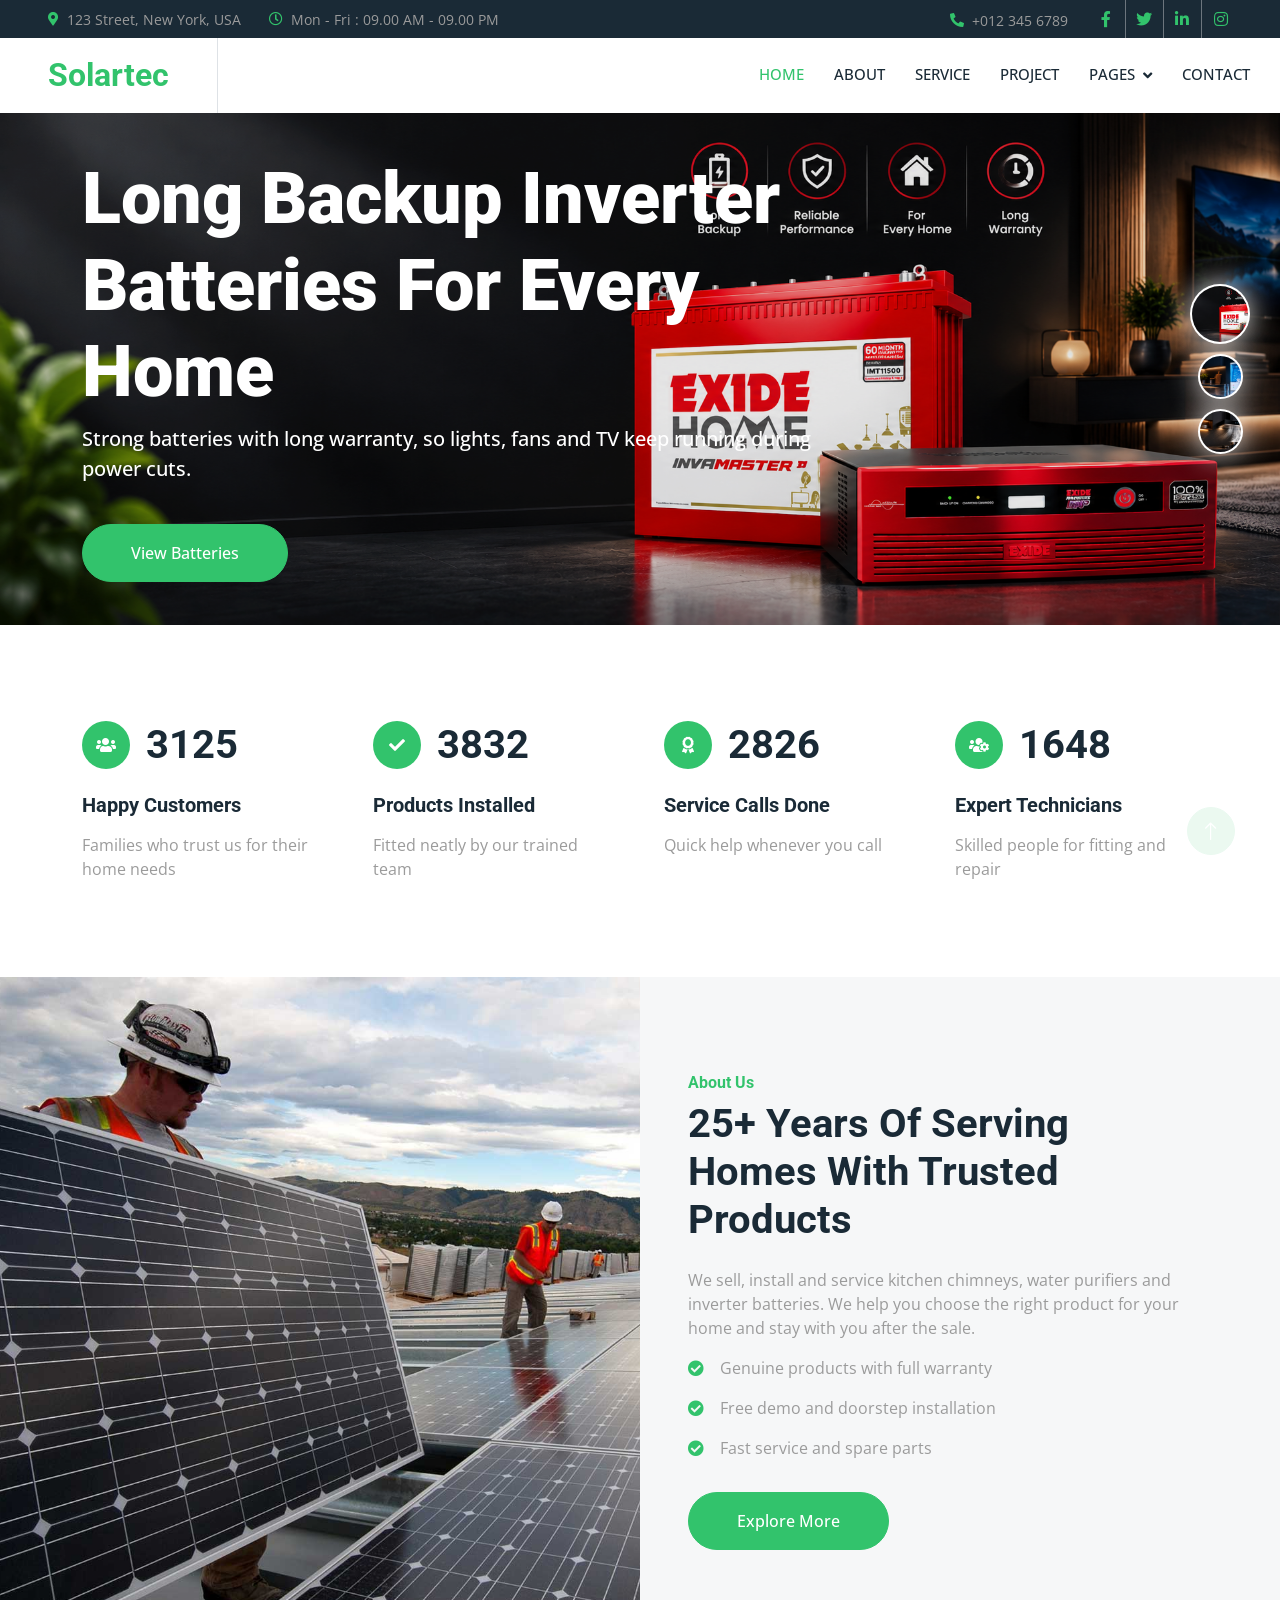
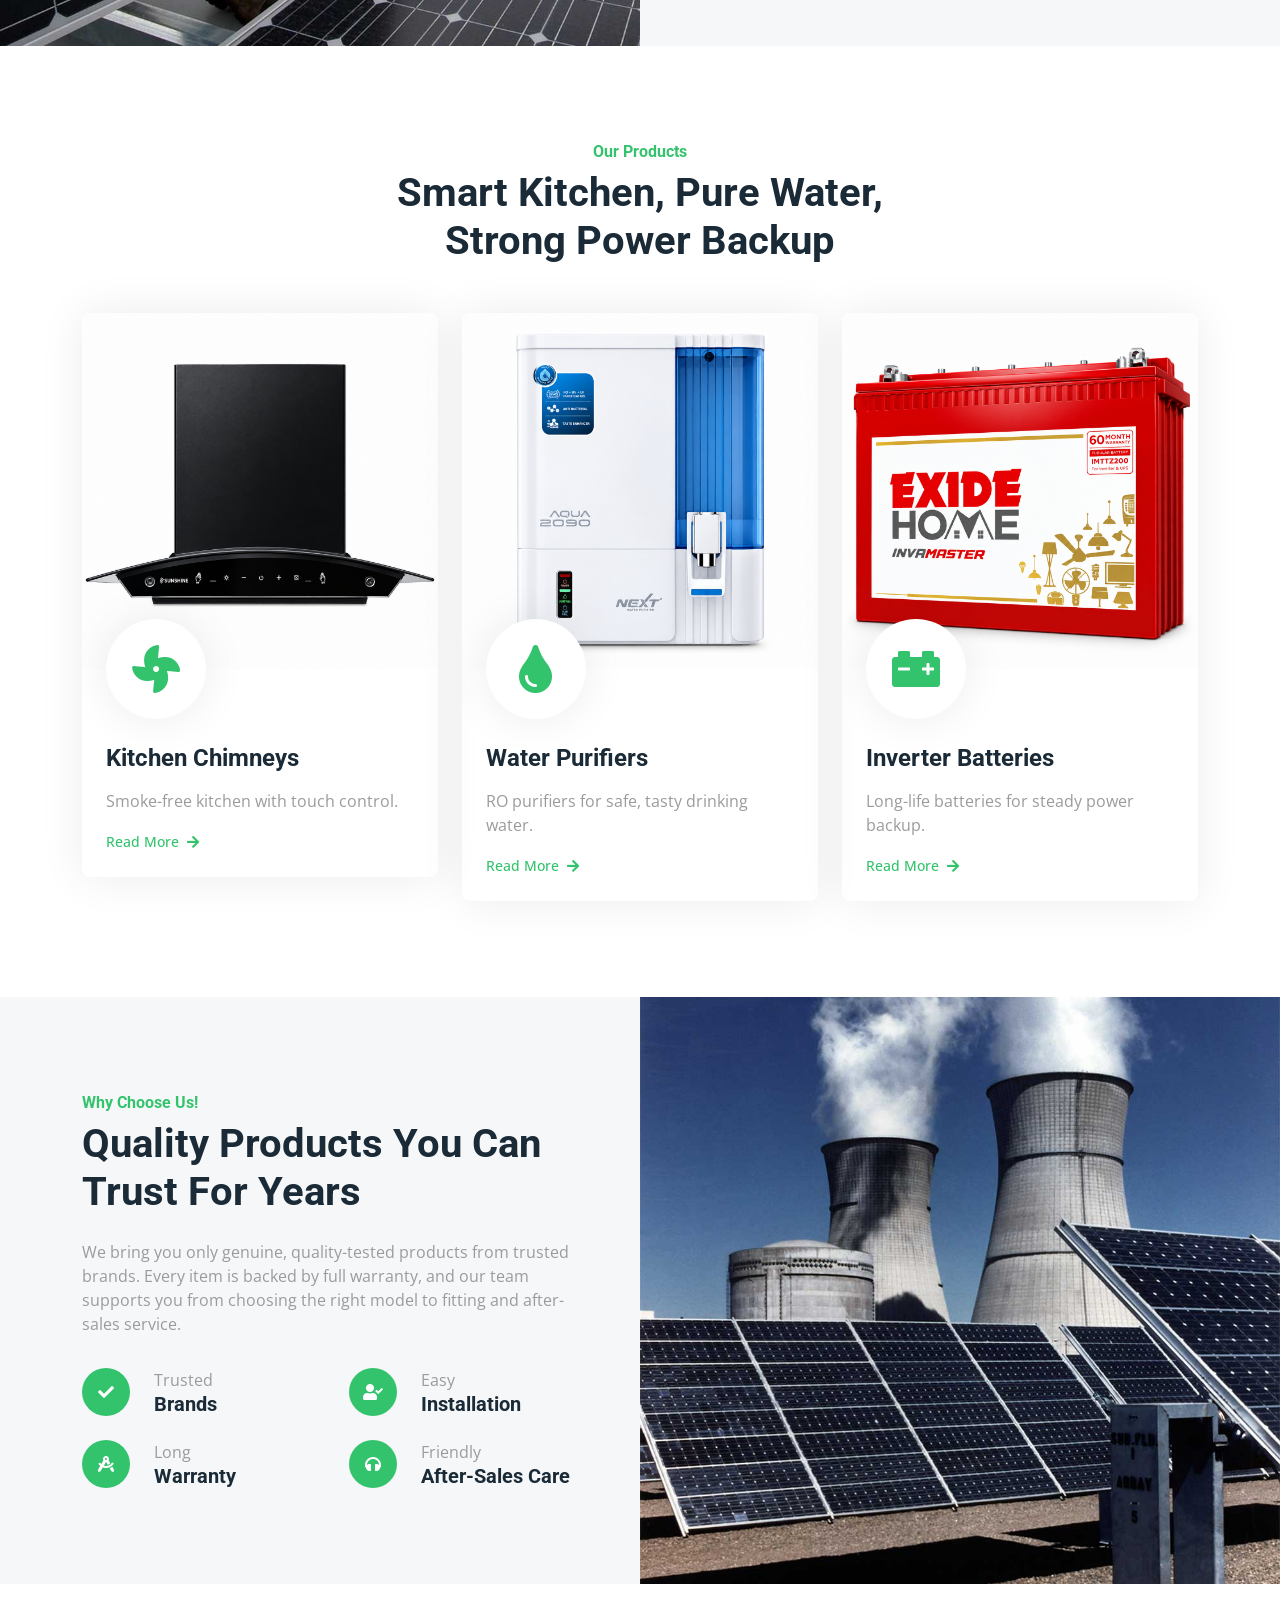
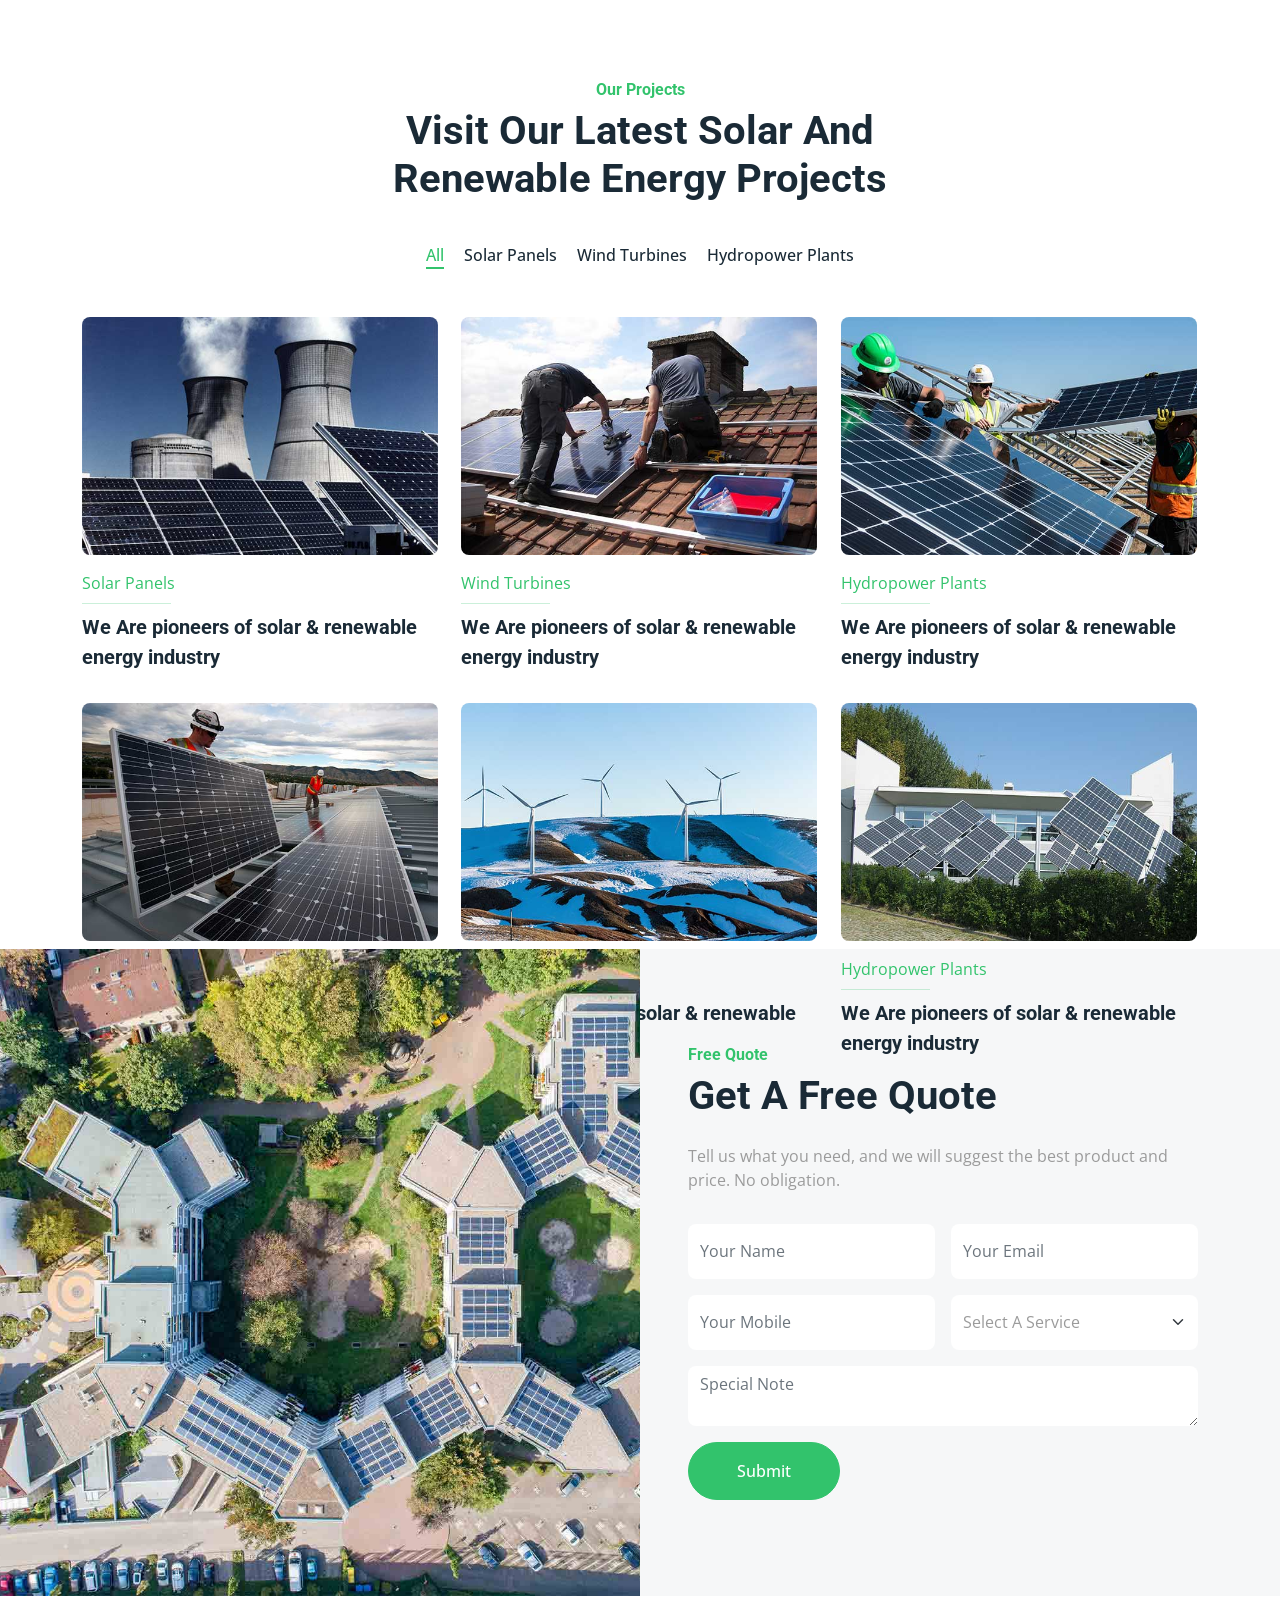
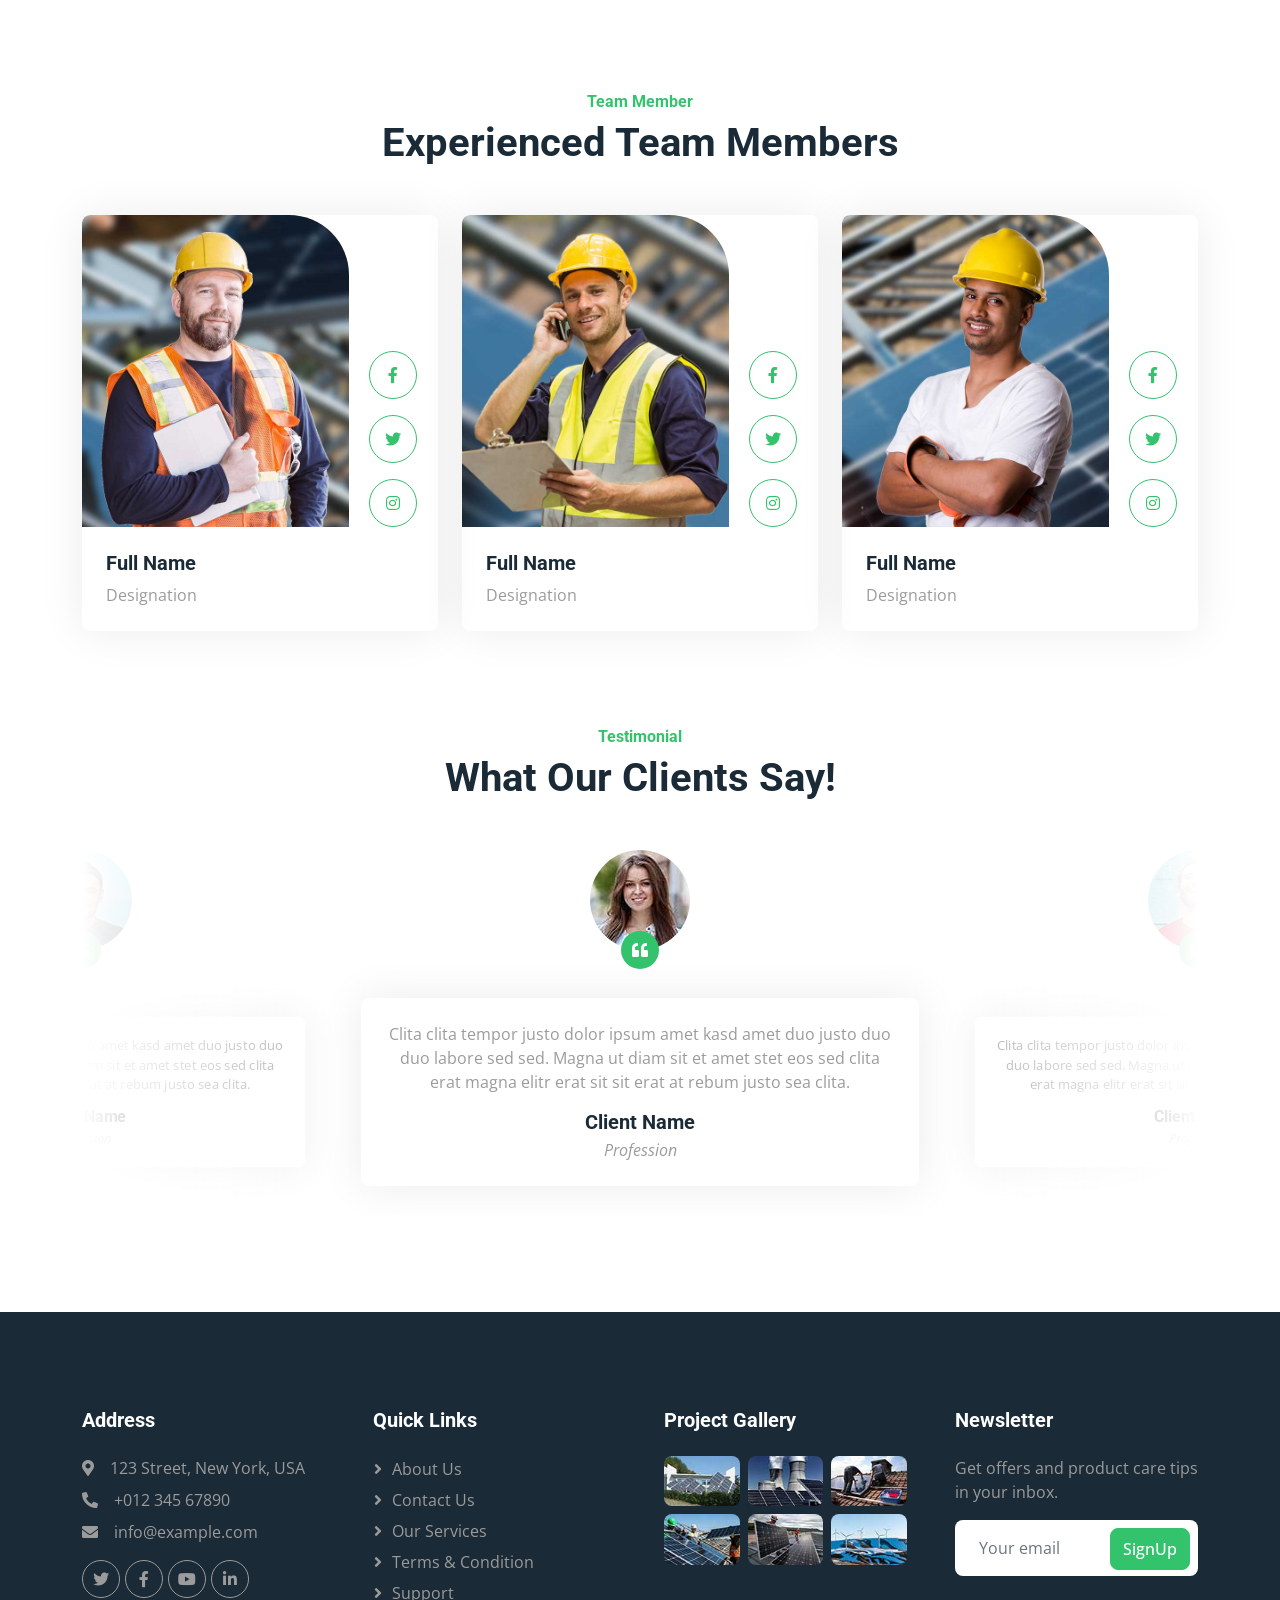
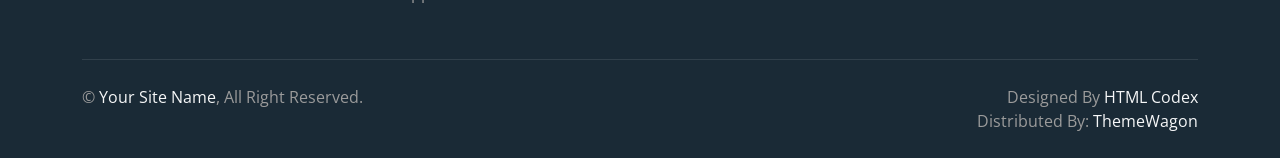
==== commit fc2f396a: "fixed header footer" ====
--- a/index.html
+++ b/index.html
@@ -43,7 +43,7 @@
 
 
     <!-- Topbar Start -->
-    <div class="container-fluid bg-dark p-0">
+    <!-- <div class="container-fluid bg-dark p-0">
         <div class="row gx-0 d-none d-lg-flex">
             <div class="col-lg-7 px-5 text-start">
                 <div class="h-100 d-inline-flex align-items-center me-4">
@@ -68,12 +68,12 @@
                 </div>
             </div>
         </div>
-    </div>
+    </div> -->
     <!-- Topbar End -->
 
 
     <!-- Navbar Start -->
-    <nav class="navbar navbar-expand-lg bg-white navbar-light sticky-top p-0">
+    <!-- <nav class="navbar navbar-expand-lg bg-white navbar-light sticky-top p-0">
         <a href="index.html" class="navbar-brand d-flex align-items-center border-end px-4 px-lg-5">
             <h2 class="m-0 text-primary">Solartec</h2>
         </a>
@@ -100,50 +100,50 @@
             </div>
             <a href="" class="btn btn-primary rounded-0 py-4 px-lg-5 d-none d-lg-block">Get A Quote<i class="fa fa-arrow-right ms-3"></i></a>
         </div>
-    </nav>
+    </nav> -->
     <!-- Navbar End -->
-
+<div id="header-container"></div>
 
     <!-- Carousel Start -->
     <div class="container-fluid p-0 pb-5 wow fadeIn" data-wow-delay="0.1s">
         <div class="owl-carousel header-carousel position-relative">
-            <div class="owl-carousel-item position-relative" data-dot="<img src='img/carousel-1.jpg'>">
-                <img class="img-fluid" src="img/carousel-1.jpg" alt="">
+            <div class="owl-carousel-item position-relative" data-dot="<img src='img/image/ban1.png'>">
+                <img class="img-fluid" src="img/image/ban1.png" alt="">
                 <div class="owl-carousel-inner">
                     <div class="container">
                         <div class="row justify-content-start">
                             <div class="col-10 col-lg-8">
-                                <h1 class="display-2 text-white animated slideInDown">Pioneers Of Solar And Renewable Energy</h1>
-                                <p class="fs-5 fw-medium text-white mb-4 pb-3">Vero elitr justo clita lorem. Ipsum dolor at sed stet sit diam no. Kasd rebum ipsum et diam justo clita et kasd rebum sea elitr.</p>
-                                <a href="" class="btn btn-primary rounded-pill py-3 px-5 animated slideInLeft">Read More</a>
-                            </div>
-                        </div>
-                    </div>
-                </div>
-            </div>
-            <div class="owl-carousel-item position-relative" data-dot="<img src='img/carousel-2.jpg'>">
-                <img class="img-fluid" src="img/carousel-2.jpg" alt="">
+                                <h1 class="display-2 text-white animated slideInDown">Long Backup Inverter Batteries For Every Home</h1>
+                                <p class="fs-5 fw-medium text-white mb-4 pb-3">Strong batteries with long warranty, so lights, fans and TV keep running during power cuts.</p>
+                                <a href="" class="btn btn-primary rounded-pill py-3 px-5 animated slideInLeft">View Batteries</a>
+                            </div>
+                        </div>
+                    </div>
+                </div>
+            </div>
+            <div class="owl-carousel-item position-relative" data-dot="<img src='img/image/ban2.png'>">
+                <img class="img-fluid" src="img/image/ban2.png" alt="">
                 <div class="owl-carousel-inner">
                     <div class="container">
                         <div class="row justify-content-start">
                             <div class="col-10 col-lg-8">
-                                <h1 class="display-2 text-white animated slideInDown">Pioneers Of Solar And Renewable Energy</h1>
-                                <p class="fs-5 fw-medium text-white mb-4 pb-3">Vero elitr justo clita lorem. Ipsum dolor at sed stet sit diam no. Kasd rebum ipsum et diam justo clita et kasd rebum sea elitr.</p>
-                                <a href="" class="btn btn-primary rounded-pill py-3 px-5 animated slideInLeft">Read More</a>
-                            </div>
-                        </div>
-                    </div>
-                </div>
-            </div>
-            <div class="owl-carousel-item position-relative" data-dot="<img src='img/carousel-3.jpg'>">
-                <img class="img-fluid" src="img/carousel-3.jpg" alt="">
+                                <h1 class="display-2 text-white animated slideInDown">Pure And Safe Drinking Water For Your Family</h1>
+                                <p class="fs-5 fw-medium text-white mb-4 pb-3">RO water purifiers that remove impurities and keep the natural taste. Healthy water in every glass.</p>
+                                <a href="" class="btn btn-primary rounded-pill py-3 px-5 animated slideInLeft">View Purifiers</a>
+                            </div>
+                        </div>
+                    </div>
+                </div>
+            </div>
+            <div class="owl-carousel-item position-relative" data-dot="<img src='img/image/ban3.png'>">
+                <img class="img-fluid" src="img/image/ban3.png" alt="">
                 <div class="owl-carousel-inner">
                     <div class="container">
                         <div class="row justify-content-start">
                             <div class="col-10 col-lg-8">
-                                <h1 class="display-2 text-white animated slideInDown">Pioneers Of Solar And Renewable Energy</h1>
-                                <p class="fs-5 fw-medium text-white mb-4 pb-3">Vero elitr justo clita lorem. Ipsum dolor at sed stet sit diam no. Kasd rebum ipsum et diam justo clita et kasd rebum sea elitr.</p>
-                                <a href="" class="btn btn-primary rounded-pill py-3 px-5 animated slideInLeft">Read More</a>
+                                <h1 class="display-2 text-white animated slideInDown">Smart Chimneys For A Clean, Smoke-Free Kitchen</h1>
+                                <p class="fs-5 fw-medium text-white mb-4 pb-3">Stylish chimneys with strong suction and easy touch controls. Cook without smoke, oil or smell.</p>
+                                <a href="" class="btn btn-primary rounded-pill py-3 px-5 animated slideInLeft">View Chimneys</a>
                             </div>
                         </div>
                     </div>
@@ -166,7 +166,7 @@
                         <h1 class="mb-0" data-toggle="counter-up">3453</h1>
                     </div>
                     <h5 class="mb-3">Happy Customers</h5>
-                    <span>Tempor erat elitr rebum at clita. Diam dolor diam ipsum sit</span>
+                    <span>Families who trust us for their home needs</span>
                 </div>
                 <div class="col-md-6 col-lg-3 wow fadeIn" data-wow-delay="0.3s">
                     <div class="d-flex align-items-center mb-4">
@@ -175,8 +175,8 @@
                         </div>
                         <h1 class="mb-0" data-toggle="counter-up">4234</h1>
                     </div>
-                    <h5 class="mb-3">Project Done</h5>
-                    <span>Tempor erat elitr rebum at clita. Diam dolor diam ipsum sit</span>
+                    <h5 class="mb-3">Products Installed</h5>
+                    <span>Fitted neatly by our trained team</span>
                 </div>
                 <div class="col-md-6 col-lg-3 wow fadeIn" data-wow-delay="0.5s">
                     <div class="d-flex align-items-center mb-4">
@@ -185,8 +185,8 @@
                         </div>
                         <h1 class="mb-0" data-toggle="counter-up">3123</h1>
                     </div>
-                    <h5 class="mb-3">Awards Win</h5>
-                    <span>Tempor erat elitr rebum at clita. Diam dolor diam ipsum sit</span>
+                    <h5 class="mb-3">Service Calls Done</h5>
+                    <span>Quick help whenever you call</span>
                 </div>
                 <div class="col-md-6 col-lg-3 wow fadeIn" data-wow-delay="0.7s">
                     <div class="d-flex align-items-center mb-4">
@@ -195,8 +195,8 @@
                         </div>
                         <h1 class="mb-0" data-toggle="counter-up">1831</h1>
                     </div>
-                    <h5 class="mb-3">Expert Workers</h5>
-                    <span>Tempor erat elitr rebum at clita. Diam dolor diam ipsum sit</span>
+                    <h5 class="mb-3">Expert Technicians</h5>
+                    <span>	Skilled people for fitting and repair</span>
                 </div>
             </div>
         </div>
@@ -216,11 +216,11 @@
                 <div class="col-lg-6 about-text py-5 wow fadeIn" data-wow-delay="0.5s">
                     <div class="p-lg-5 pe-lg-0">
                         <h6 class="text-primary">About Us</h6>
-                        <h1 class="mb-4">25+ Years Experience In Solar & Renewable Energy Industry</h1>
-                        <p>Tempor erat elitr rebum at clita. Diam dolor diam ipsum sit. Aliqu diam amet diam et eos. Clita erat ipsum et lorem et sit, sed stet lorem sit clita duo justo erat amet</p>
-                        <p><i class="fa fa-check-circle text-primary me-3"></i>Diam dolor diam ipsum</p>
-                        <p><i class="fa fa-check-circle text-primary me-3"></i>Aliqu diam amet diam et eos</p>
-                        <p><i class="fa fa-check-circle text-primary me-3"></i>Tempor erat elitr rebum at clita</p>
+                        <h1 class="mb-4">25+ Years Of Serving Homes With Trusted Products</h1>
+                        <p>We sell, install and service kitchen chimneys, water purifiers and inverter batteries. We help you choose the right product for your home and stay with you after the sale.</p>
+                        <p><i class="fa fa-check-circle text-primary me-3"></i>Genuine products with full warranty</p>
+                        <p><i class="fa fa-check-circle text-primary me-3"></i>Free demo and doorstep installation</p>
+                        <p><i class="fa fa-check-circle text-primary me-3"></i>Fast service and spare parts</p>
                         <a href="" class="btn btn-primary rounded-pill py-3 px-5 mt-3">Explore More</a>
                     </div>
                 </div>
@@ -234,50 +234,50 @@
     <div class="container-xxl py-5">
         <div class="container">
             <div class="text-center mx-auto mb-5 wow fadeInUp" data-wow-delay="0.1s" style="max-width: 600px;">
-                <h6 class="text-primary">Our Services</h6>
-                <h1 class="mb-4">We Are Pioneers In The World Of Renewable Energy</h1>
+                <h6 class="text-primary">Our Products</h6>
+                <h1 class="mb-4">Smart Kitchen, Pure Water, Strong Power Backup</h1>
             </div>
             <div class="row g-4">
                 <div class="col-md-6 col-lg-4 wow fadeInUp" data-wow-delay="0.1s">
                     <div class="service-item rounded overflow-hidden">
-                        <img class="img-fluid" src="img/img-600x400-1.jpg" alt="">
+                        <img class="img-fluid" src="img/image/chimney.png" alt="">
                         <div class="position-relative p-4 pt-0">
                             <div class="service-icon">
-                                <i class="fa fa-solar-panel fa-3x"></i>
-                            </div>
-                            <h4 class="mb-3">Solar Panels</h4>
-                            <p>Stet stet justo dolor sed duo. Ut clita sea sit ipsum diam lorem diam.</p>
+                              <i class="fa fa-fan fa-3x"></i>
+                            </div>
+                            <h4 class="mb-3">Kitchen Chimneys</h4>
+                            <p>Smoke-free kitchen with touch control.</p>
                             <a class="small fw-medium" href="">Read More<i class="fa fa-arrow-right ms-2"></i></a>
                         </div>
                     </div>
                 </div>
                 <div class="col-md-6 col-lg-4 wow fadeInUp" data-wow-delay="0.3s">
                     <div class="service-item rounded overflow-hidden">
-                        <img class="img-fluid" src="img/img-600x400-2.jpg" alt="">
+                        <img class="img-fluid" src="img/image/water1.png" alt="">
                         <div class="position-relative p-4 pt-0">
                             <div class="service-icon">
-                                <i class="fa fa-wind fa-3x"></i>
-                            </div>
-                            <h4 class="mb-3">Wind Turbines</h4>
-                            <p>Stet stet justo dolor sed duo. Ut clita sea sit ipsum diam lorem diam.</p>
+                                <i class="fa fa-tint fa-3x"></i>
+                            </div>
+                            <h4 class="mb-3">Water Purifiers</h4>
+                            <p>RO purifiers for safe, tasty drinking water.</p>
                             <a class="small fw-medium" href="">Read More<i class="fa fa-arrow-right ms-2"></i></a>
                         </div>
                     </div>
                 </div>
                 <div class="col-md-6 col-lg-4 wow fadeInUp" data-wow-delay="0.5s">
                     <div class="service-item rounded overflow-hidden">
-                        <img class="img-fluid" src="img/img-600x400-3.jpg" alt="">
+                        <img class="img-fluid" src="img/image/battery.png" alt="">
                         <div class="position-relative p-4 pt-0">
                             <div class="service-icon">
-                                <i class="fa fa-lightbulb fa-3x"></i>
-                            </div>
-                            <h4 class="mb-3">Hydropower Plants</h4>
-                            <p>Stet stet justo dolor sed duo. Ut clita sea sit ipsum diam lorem diam.</p>
+                                <i class="fa fa-car-battery fa-3x"></i>
+                            </div>
+                            <h4 class="mb-3">Inverter Batteries</h4>
+                            <p>Long-life batteries for steady power backup.	</p>
                             <a class="small fw-medium" href="">Read More<i class="fa fa-arrow-right ms-2"></i></a>
                         </div>
                     </div>
                 </div>
-                <div class="col-md-6 col-lg-4 wow fadeInUp" data-wow-delay="0.1s">
+                <!-- <div class="col-md-6 col-lg-4 wow fadeInUp" data-wow-delay="0.1s">
                     <div class="service-item rounded overflow-hidden">
                         <img class="img-fluid" src="img/img-600x400-4.jpg" alt="">
                         <div class="position-relative p-4 pt-0">
@@ -315,7 +315,7 @@
                             <a class="small fw-medium" href="">Read More<i class="fa fa-arrow-right ms-2"></i></a>
                         </div>
                     </div>
-                </div>
+                </div> -->
             </div>
         </div>
     </div>
@@ -329,8 +329,8 @@
                 <div class="col-lg-6 feature-text py-5 wow fadeIn" data-wow-delay="0.1s">
                     <div class="p-lg-5 ps-lg-0">
                         <h6 class="text-primary">Why Choose Us!</h6>
-                        <h1 class="mb-4">Complete Commercial & Residential Solar Systems</h1>
-                        <p class="mb-4 pb-2">Tempor erat elitr rebum at clita. Diam dolor diam ipsum sit. Aliqu diam amet diam et eos. Clita erat ipsum et lorem et sit, sed stet lorem sit clita duo justo erat amet</p>
+                        <h1 class="mb-4">Quality Products You Can Trust For Years</h1>
+                        <p class="mb-4 pb-2">We bring you only genuine, quality-tested products from trusted brands. Every item is backed by full warranty, and our team supports you from choosing the right model to fitting and after-sales service.</p>
                         <div class="row g-4">
                             <div class="col-6">
                                 <div class="d-flex align-items-center">
@@ -338,8 +338,8 @@
                                         <i class="fa fa-check text-white"></i>
                                     </div>
                                     <div class="ms-4">
-                                        <p class="mb-0">Quality</p>
-                                        <h5 class="mb-0">Services</h5>
+                                        <p class="mb-0">Trusted</p>
+                                        <h5 class="mb-0">Brands</h5>
                                     </div>
                                 </div>
                             </div>
@@ -349,8 +349,8 @@
                                         <i class="fa fa-user-check text-white"></i>
                                     </div>
                                     <div class="ms-4">
-                                        <p class="mb-0">Expert</p>
-                                        <h5 class="mb-0">Workers</h5>
+                                        <p class="mb-0">Easy</p>
+                                        <h5 class="mb-0">Installation</h5>
                                     </div>
                                 </div>
                             </div>
@@ -360,8 +360,8 @@
                                         <i class="fa fa-drafting-compass text-white"></i>
                                     </div>
                                     <div class="ms-4">
-                                        <p class="mb-0">Free</p>
-                                        <h5 class="mb-0">Consultation</h5>
+                                        <p class="mb-0">Long</p>
+                                        <h5 class="mb-0">Warranty</h5>
                                     </div>
                                 </div>
                             </div>
@@ -371,8 +371,8 @@
                                         <i class="fa fa-headphones text-white"></i>
                                     </div>
                                     <div class="ms-4">
-                                        <p class="mb-0">Customer</p>
-                                        <h5 class="mb-0">Support</h5>
+                                        <p class="mb-0">Friendly</p>
+                                        <h5 class="mb-0">After-Sales Care</h5>
                                     </div>
                                 </div>
                             </div>
@@ -511,7 +511,7 @@
                     <div class="p-lg-5 pe-lg-0">
                         <h6 class="text-primary">Free Quote</h6>
                         <h1 class="mb-4">Get A Free Quote</h1>
-                        <p class="mb-4 pb-2">Tempor erat elitr rebum at clita. Diam dolor diam ipsum sit. Aliqu diam amet diam et eos. Clita erat ipsum et lorem et sit, sed stet lorem sit clita duo justo erat amet</p>
+                        <p class="mb-4 pb-2">Tell us what you need, and we will suggest the best product and price. No obligation.</p>
                         <form>
                             <div class="row g-3">
                                 <div class="col-12 col-sm-6">
@@ -663,7 +663,7 @@
 
 
     <!-- Footer Start -->
-    <div class="container-fluid bg-dark text-body footer mt-5 pt-5 wow fadeIn" data-wow-delay="0.1s">
+    <!-- <div class="container-fluid bg-dark text-body footer mt-5 pt-5 wow fadeIn" data-wow-delay="0.1s">
         <div class="container py-5">
             <div class="row g-5">
                 <div class="col-lg-3 col-md-6">
@@ -726,16 +726,16 @@
                         &copy; <a href="#">Your Site Name</a>, All Right Reserved.
                     </div>
                     <div class="col-md-6 text-center text-md-end">
-                        <!--/*** This template is free as long as you keep the footer author’s credit link/attribution link/backlink. If you'd like to use the template without the footer author’s credit link/attribution link/backlink, you can purchase the Credit Removal License from "https://htmlcodex.com/credit-removal". Thank you for your support. ***/-->
                         Designed By <a href="https://htmlcodex.com">HTML Codex</a>
                         <br>Distributed By: <a href="https://themewagon.com" target="_blank">ThemeWagon</a>
                     </div>
                 </div>
             </div>
         </div>
-    </div>
+    </div> -->
     <!-- Footer End -->
 
+<div id="footer-container"></div>
 
     <!-- Back to Top -->
     <a href="#" class="btn btn-lg btn-primary btn-lg-square rounded-circle back-to-top"><i class="bi bi-arrow-up"></i></a>
@@ -754,6 +754,7 @@
 
     <!-- Template Javascript -->
     <script src="js/main.js"></script>
+    <script src="js/script.js"></script>
 </body>
 
 </html>
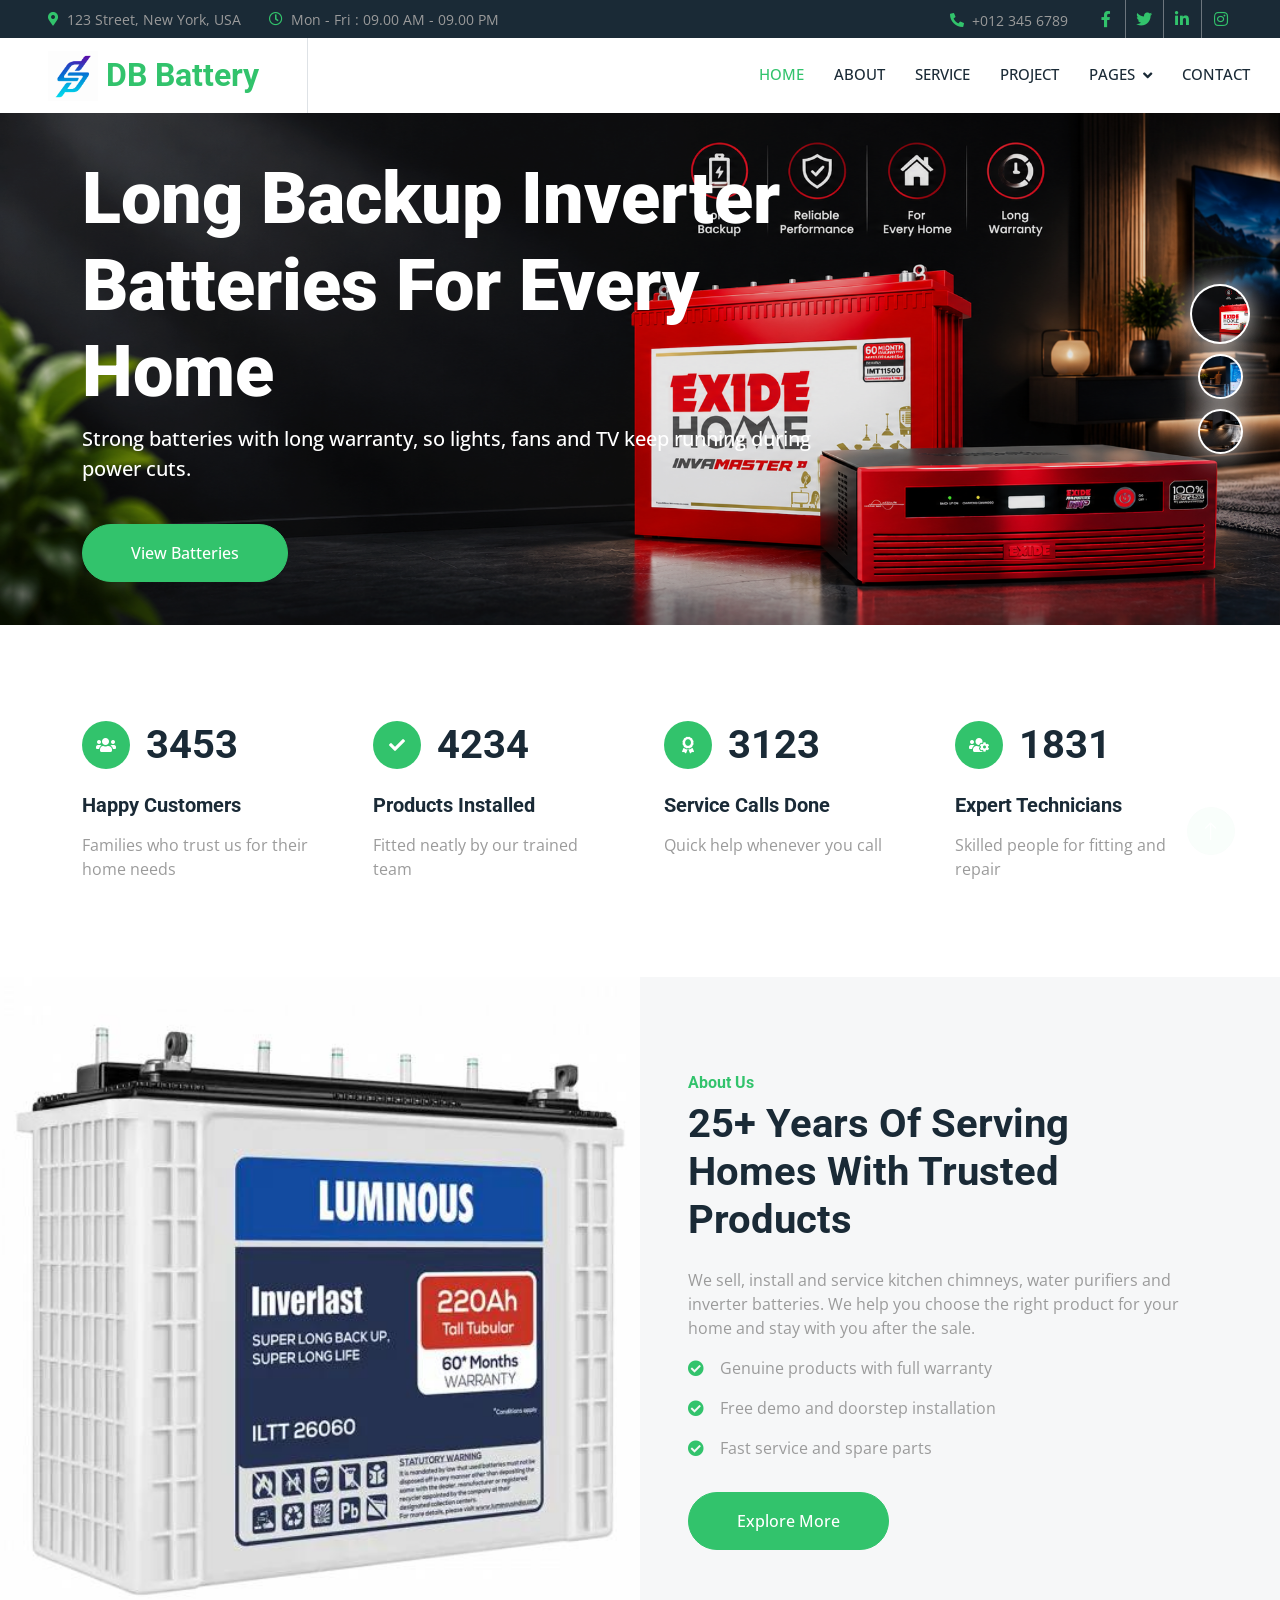
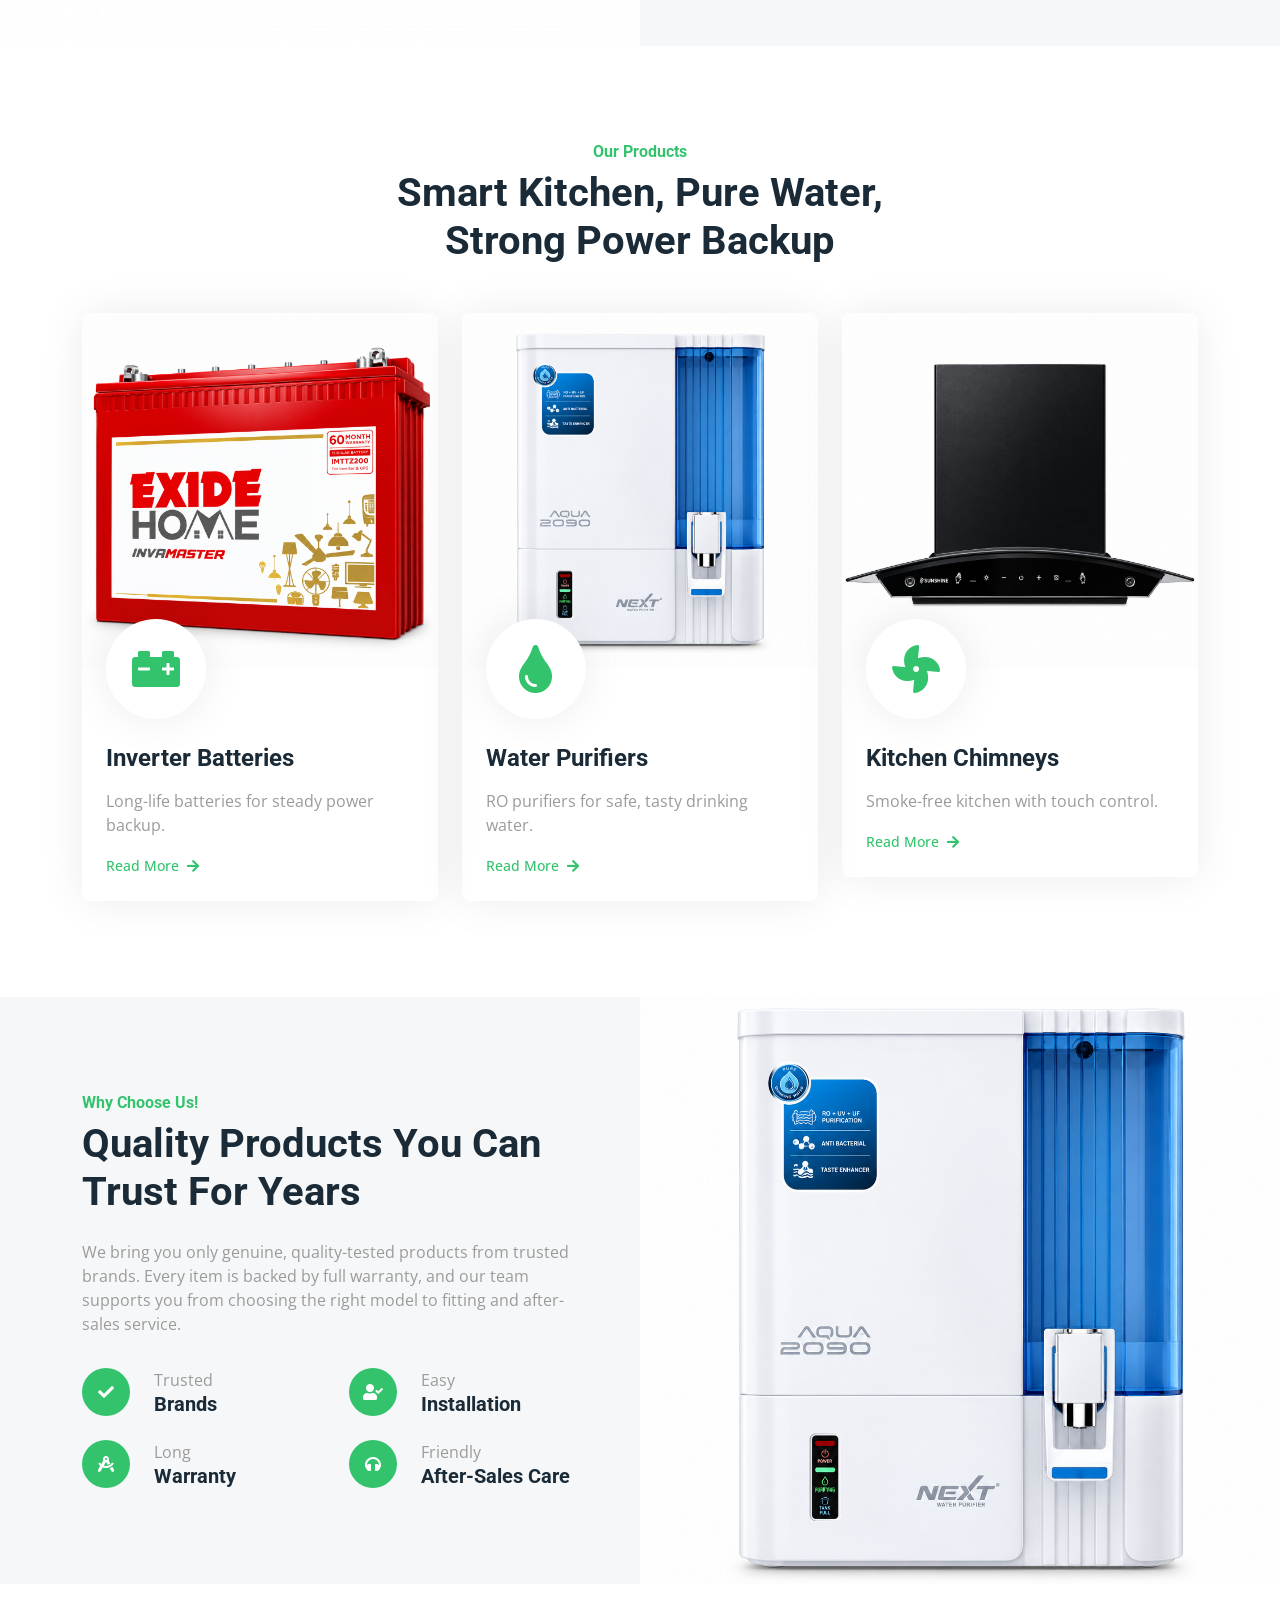
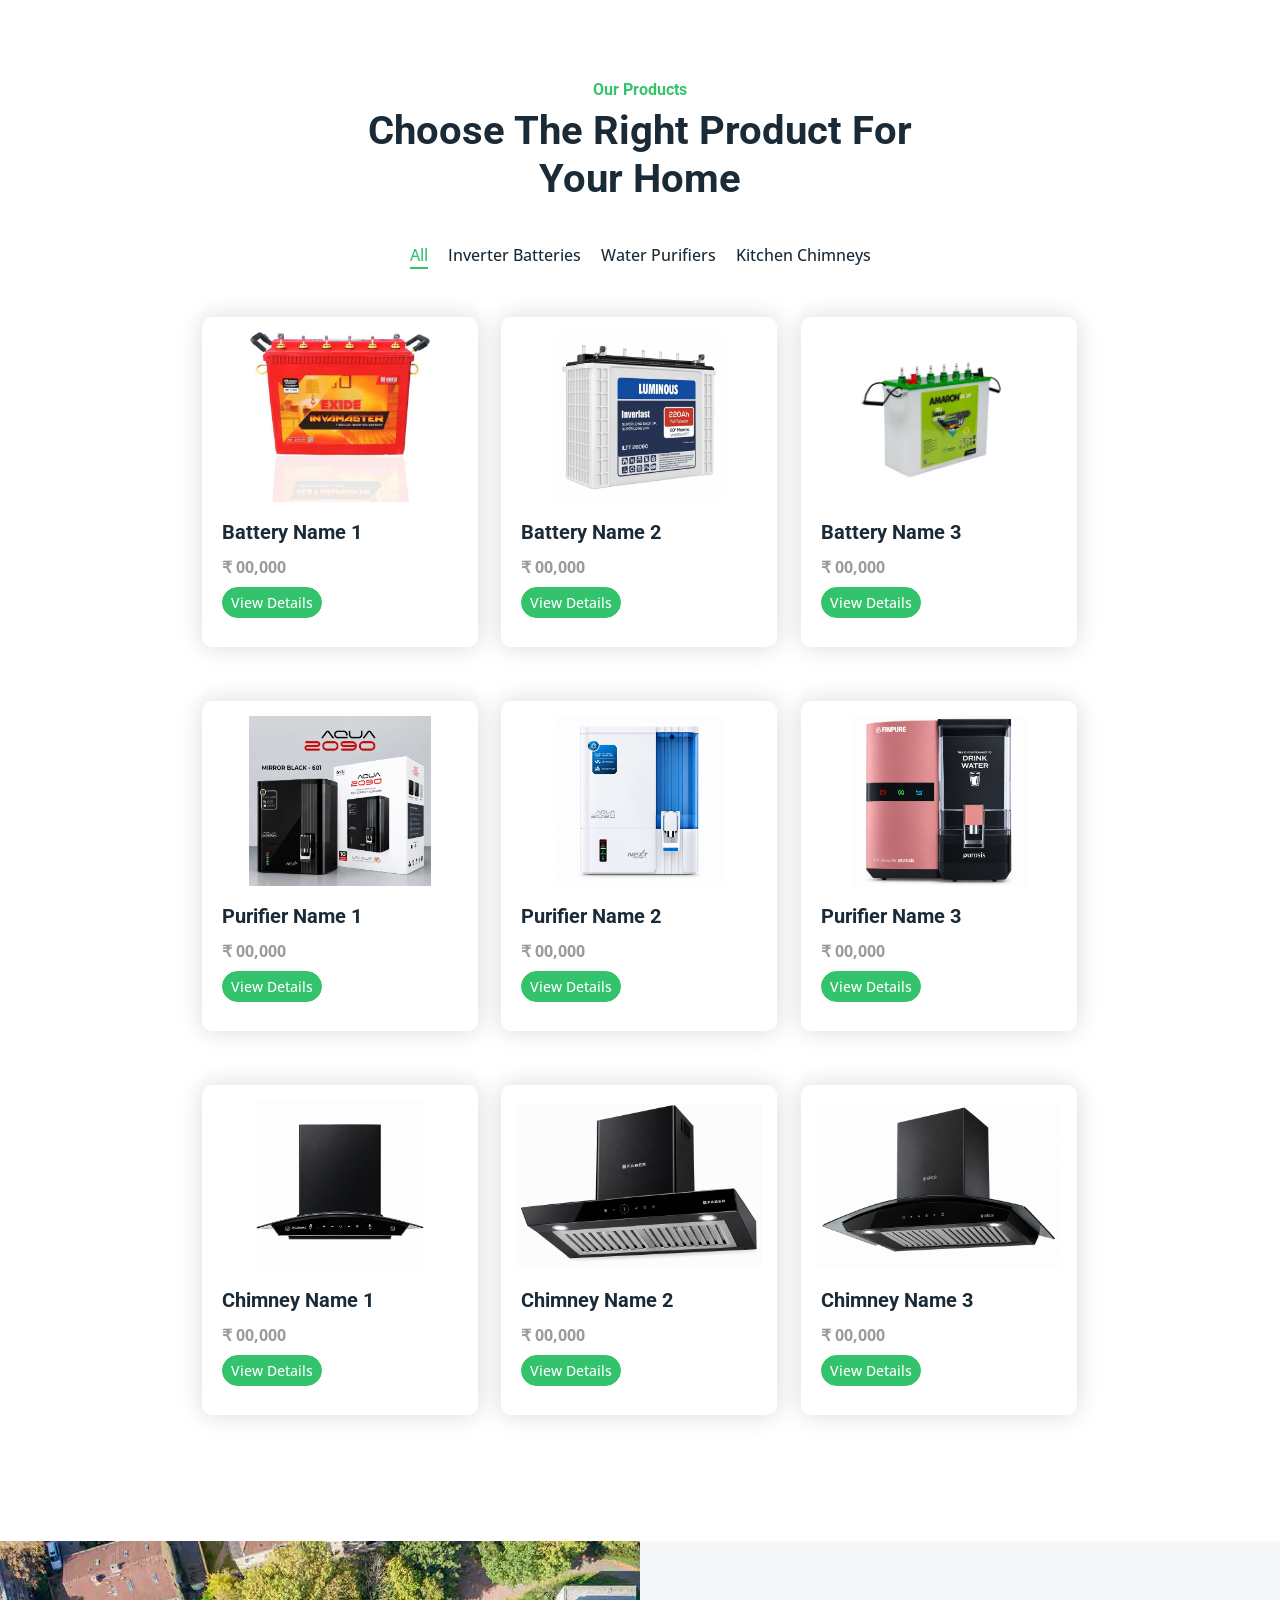
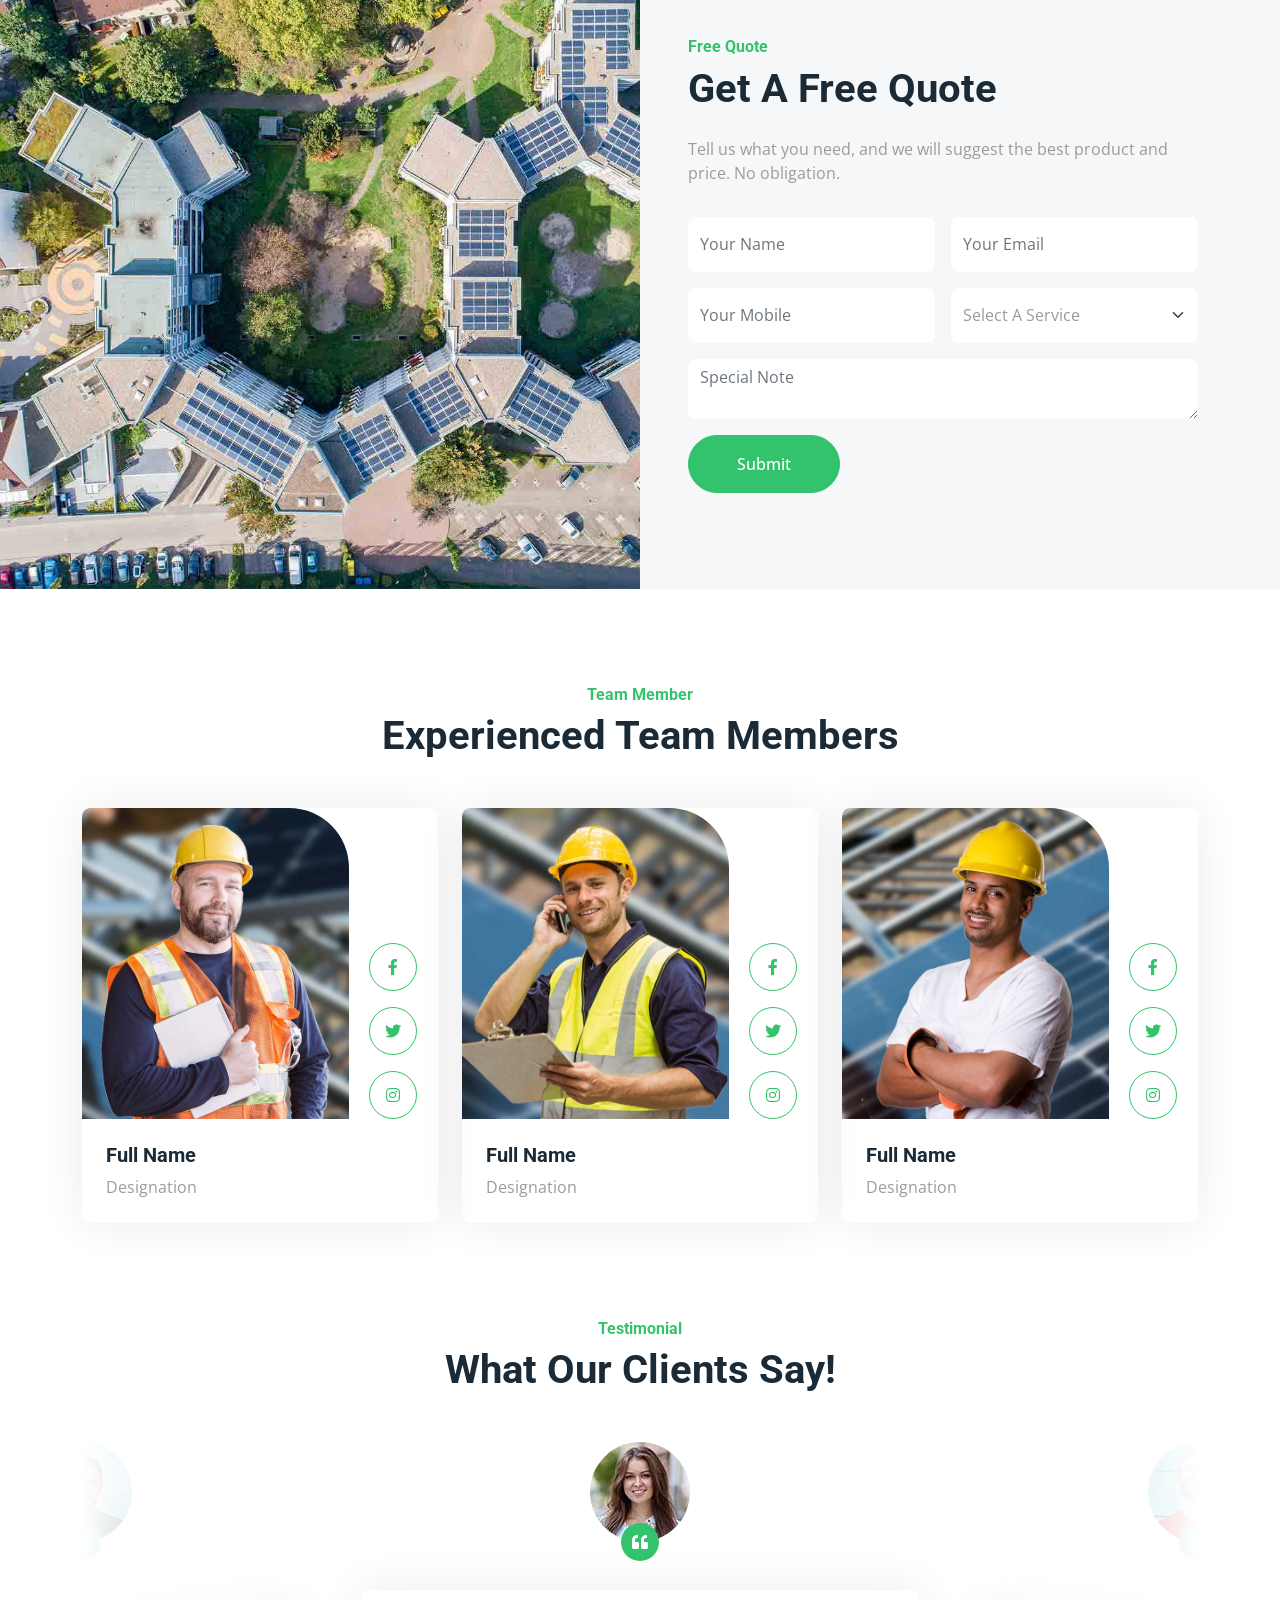
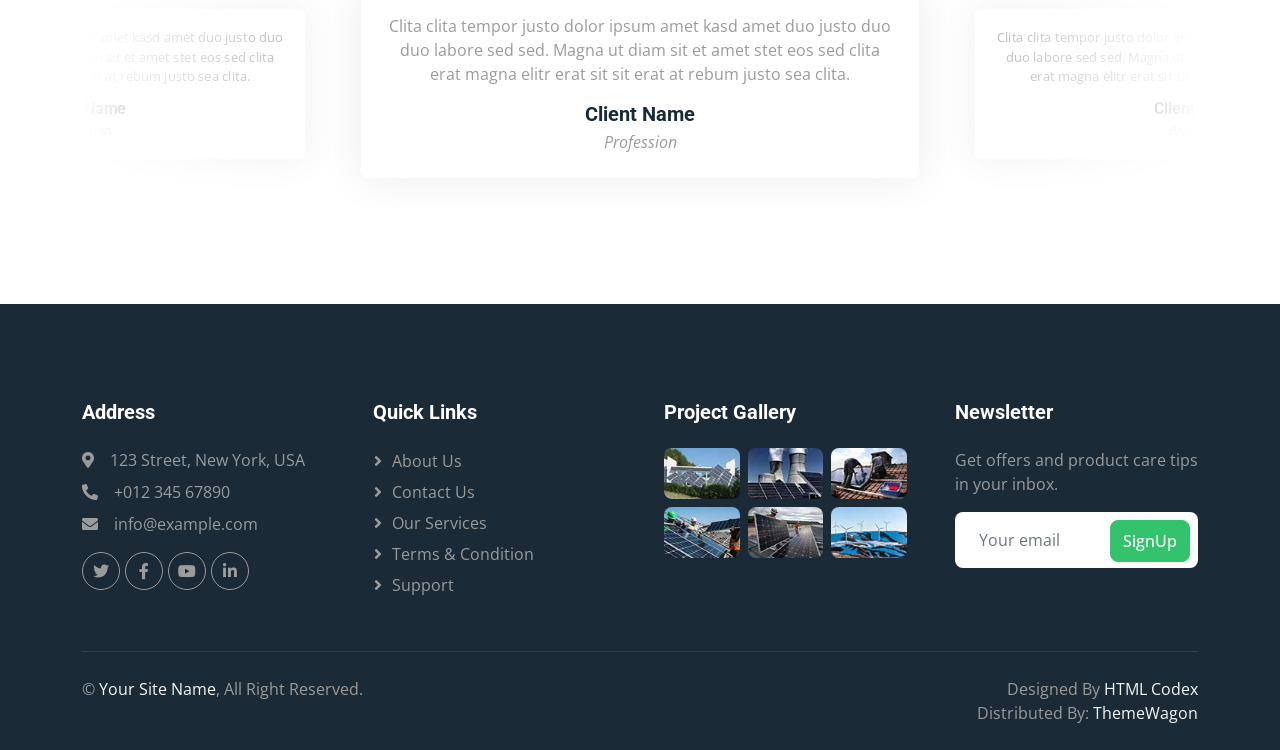
==== commit b0b25160: "added product" ====
--- a/index.html
+++ b/index.html
@@ -210,7 +210,7 @@
             <div class="row g-0 mx-lg-0">
                 <div class="col-lg-6 ps-lg-0 wow fadeIn" data-wow-delay="0.1s" style="min-height: 400px;">
                     <div class="position-relative h-100">
-                        <img class="position-absolute img-fluid w-100 h-100" src="img/about.jpg" style="object-fit: cover;" alt="">
+                        <img class="position-absolute img-fluid w-100 h-100" src="img/image/battery2.jpg" style="object-fit: cover;" alt="">
                     </div>
                 </div>
                 <div class="col-lg-6 about-text py-5 wow fadeIn" data-wow-delay="0.5s">
@@ -238,6 +238,34 @@
                 <h1 class="mb-4">Smart Kitchen, Pure Water, Strong Power Backup</h1>
             </div>
             <div class="row g-4">
+
+                <div class="col-md-6 col-lg-4 wow fadeInUp" data-wow-delay="0.5s">
+                    <div class="service-item rounded overflow-hidden">
+                        <img class="img-fluid" src="img/image/battery.png" alt="">
+                        <div class="position-relative p-4 pt-0">
+                            <div class="service-icon">
+                                <i class="fa fa-car-battery fa-3x"></i>
+                            </div>
+                            <h4 class="mb-3">Inverter Batteries</h4>
+                            <p>Long-life batteries for steady power backup.	</p>
+                            <a class="small fw-medium" href="">Read More<i class="fa fa-arrow-right ms-2"></i></a>
+                        </div>
+                    </div>
+                </div>
+                
+                <div class="col-md-6 col-lg-4 wow fadeInUp" data-wow-delay="0.3s">
+                    <div class="service-item rounded overflow-hidden">
+                        <img class="img-fluid" src="img/image/water1.png" alt="">
+                        <div class="position-relative p-4 pt-0">
+                            <div class="service-icon">
+                                <i class="fa fa-tint fa-3x"></i>
+                            </div>
+                            <h4 class="mb-3">Water Purifiers</h4>
+                            <p>RO purifiers for safe, tasty drinking water.</p>
+                            <a class="small fw-medium" href="">Read More<i class="fa fa-arrow-right ms-2"></i></a>
+                        </div>
+                    </div>
+                </div>
                 <div class="col-md-6 col-lg-4 wow fadeInUp" data-wow-delay="0.1s">
                     <div class="service-item rounded overflow-hidden">
                         <img class="img-fluid" src="img/image/chimney.png" alt="">
@@ -247,32 +275,6 @@
                             </div>
                             <h4 class="mb-3">Kitchen Chimneys</h4>
                             <p>Smoke-free kitchen with touch control.</p>
-                            <a class="small fw-medium" href="">Read More<i class="fa fa-arrow-right ms-2"></i></a>
-                        </div>
-                    </div>
-                </div>
-                <div class="col-md-6 col-lg-4 wow fadeInUp" data-wow-delay="0.3s">
-                    <div class="service-item rounded overflow-hidden">
-                        <img class="img-fluid" src="img/image/water1.png" alt="">
-                        <div class="position-relative p-4 pt-0">
-                            <div class="service-icon">
-                                <i class="fa fa-tint fa-3x"></i>
-                            </div>
-                            <h4 class="mb-3">Water Purifiers</h4>
-                            <p>RO purifiers for safe, tasty drinking water.</p>
-                            <a class="small fw-medium" href="">Read More<i class="fa fa-arrow-right ms-2"></i></a>
-                        </div>
-                    </div>
-                </div>
-                <div class="col-md-6 col-lg-4 wow fadeInUp" data-wow-delay="0.5s">
-                    <div class="service-item rounded overflow-hidden">
-                        <img class="img-fluid" src="img/image/battery.png" alt="">
-                        <div class="position-relative p-4 pt-0">
-                            <div class="service-icon">
-                                <i class="fa fa-car-battery fa-3x"></i>
-                            </div>
-                            <h4 class="mb-3">Inverter Batteries</h4>
-                            <p>Long-life batteries for steady power backup.	</p>
                             <a class="small fw-medium" href="">Read More<i class="fa fa-arrow-right ms-2"></i></a>
                         </div>
                     </div>
@@ -381,7 +383,7 @@
                 </div>
                 <div class="col-lg-6 pe-lg-0 wow fadeIn" data-wow-delay="0.5s" style="min-height: 400px;">
                     <div class="position-relative h-100">
-                        <img class="position-absolute img-fluid w-100 h-100" src="img/feature.jpg" style="object-fit: cover;" alt="">
+                        <img class="position-absolute img-fluid w-100 h-100" src="img/image/water1.png" style="object-fit: cover;" alt="">
                     </div>
                 </div>
             </div>
@@ -391,7 +393,7 @@
 
 
     <!-- Projects Start -->
-    <div class="container-xxl py-5">
+    <!-- <div class="container-xxl py-5">
         <div class="container">
             <div class="text-center mx-auto mb-5 wow fadeInUp" data-wow-delay="0.1s" style="max-width: 600px;">
                 <h6 class="text-primary">Our Projects</h6>
@@ -493,6 +495,307 @@
                     </div>
                 </div>
             </div>
+        </div>
+    </div> -->
+    <!-- Projects End -->
+
+     <!-- Projects Start -->
+    <div class="container-xxl py-5">
+        <div class="container">
+            <div class="text-center mx-auto mb-5 wow fadeInUp" data-wow-delay="0.1s" style="max-width: 600px;">
+                <h6 class="text-primary">Our Products</h6>
+                <h1 class="mb-4">Choose The Right Product For Your Home</h1>
+            </div>
+            <div class="row mt-n2 wow fadeInUp" data-wow-delay="0.3s">
+                <div class="col-12 text-center">
+                    <ul class="list-inline mb-5" id="portfolio-flters">
+                        <li class="mx-2 active" data-filter="*">All</li>
+                        <li class="mx-2" data-filter=".first">Inverter Batteries</li>
+                        <li class="mx-2" data-filter=".second">Water Purifiers</li>
+                        <li class="mx-2" data-filter=".third">Kitchen Chimneys</li>
+                    </ul>
+                </div>
+            </div>
+            <!-- <div class="row g-4 portfolio-container wow fadeInUp" data-wow-delay="0.5s">
+                <div class="col-lg-4 col-md-6 portfolio-item first">
+                    <div class="portfolio-img rounded overflow-hidden">
+                        <img class="img-fluid" src="img/img-600x400-6.jpg" alt="">
+                        <div class="portfolio-btn">
+                            <a class="btn btn-lg-square btn-outline-light rounded-circle mx-1" href="img/img-600x400-6.jpg" data-lightbox="portfolio"><i class="fa fa-eye"></i></a>
+                            <a class="btn btn-lg-square btn-outline-light rounded-circle mx-1" href=""><i class="fa fa-link"></i></a>
+                        </div>
+                    </div>
+                    <div class="pt-3">
+                        <p class="text-primary mb-0">Solar Panels</p>
+                        <hr class="text-primary w-25 my-2">
+                        <h5 class="lh-base">We Are pioneers of solar & renewable energy industry</h5>
+                    </div>
+                </div>
+                <div class="col-lg-4 col-md-6 portfolio-item second">
+                    <div class="portfolio-img rounded overflow-hidden">
+                        <img class="img-fluid" src="img/img-600x400-5.jpg" alt="">
+                        <div class="portfolio-btn">
+                            <a class="btn btn-lg-square btn-outline-light rounded-circle mx-1" href="img/img-600x400-5.jpg" data-lightbox="portfolio"><i class="fa fa-eye"></i></a>
+                            <a class="btn btn-lg-square btn-outline-light rounded-circle mx-1" href=""><i class="fa fa-link"></i></a>
+                        </div>
+                    </div>
+                    <div class="pt-3">
+                        <p class="text-primary mb-0">Wind Turbines</p>
+                        <hr class="text-primary w-25 my-2">
+                        <h5 class="lh-base">We Are pioneers of solar & renewable energy industry</h5>
+                    </div>
+                </div>
+                <div class="col-lg-4 col-md-6 portfolio-item third">
+                    <div class="portfolio-img rounded overflow-hidden">
+                        <img class="img-fluid" src="img/img-600x400-4.jpg" alt="">
+                        <div class="portfolio-btn">
+                            <a class="btn btn-lg-square btn-outline-light rounded-circle mx-1" href="img/img-600x400-4.jpg" data-lightbox="portfolio"><i class="fa fa-eye"></i></a>
+                            <a class="btn btn-lg-square btn-outline-light rounded-circle mx-1" href=""><i class="fa fa-link"></i></a>
+                        </div>
+                    </div>
+                    <div class="pt-3">
+                        <p class="text-primary mb-0">Hydropower Plants</p>
+                        <hr class="text-primary w-25 my-2">
+                        <h5 class="lh-base">We Are pioneers of solar & renewable energy industry</h5>
+                    </div>
+                </div>
+                <div class="col-lg-4 col-md-6 portfolio-item first">
+                    <div class="portfolio-img rounded overflow-hidden">
+                        <img class="img-fluid" src="img/img-600x400-3.jpg" alt="">
+                        <div class="portfolio-btn">
+                            <a class="btn btn-lg-square btn-outline-light rounded-circle mx-1" href="img/img-600x400-3.jpg" data-lightbox="portfolio"><i class="fa fa-eye"></i></a>
+                            <a class="btn btn-lg-square btn-outline-light rounded-circle mx-1" href=""><i class="fa fa-link"></i></a>
+                        </div>
+                    </div>
+                    <div class="pt-3">
+                        <p class="text-primary mb-0">Solar Panels</p>
+                        <hr class="text-primary w-25 my-2">
+                        <h5 class="lh-base">We Are pioneers of solar & renewable energy industry</h5>
+                    </div>
+                </div>
+                <div class="col-lg-4 col-md-6 portfolio-item second">
+                    <div class="portfolio-img rounded overflow-hidden">
+                        <img class="img-fluid" src="img/img-600x400-2.jpg" alt="">
+                        <div class="portfolio-btn">
+                            <a class="btn btn-lg-square btn-outline-light rounded-circle mx-1" href="img/img-600x400-2.jpg" data-lightbox="portfolio"><i class="fa fa-eye"></i></a>
+                            <a class="btn btn-lg-square btn-outline-light rounded-circle mx-1" href=""><i class="fa fa-link"></i></a>
+                        </div>
+                    </div>
+                    <div class="pt-3">
+                        <p class="text-primary mb-0">Wind Turbines</p>
+                        <hr class="text-primary w-25 my-2">
+                        <h5 class="lh-base">We Are pioneers of solar & renewable energy industry</h5>
+                    </div>
+                </div>
+                <div class="col-lg-4 col-md-6 portfolio-item third">
+                    <div class="portfolio-img rounded overflow-hidden">
+                        <img class="img-fluid" src="img/img-600x400-1.jpg" alt="">
+                        <div class="portfolio-btn">
+                            <a class="btn btn-lg-square btn-outline-light rounded-circle mx-1" href="img/img-600x400-1.jpg" data-lightbox="portfolio"><i class="fa fa-eye"></i></a>
+                            <a class="btn btn-lg-square btn-outline-light rounded-circle mx-1" href=""><i class="fa fa-link"></i></a>
+                        </div>
+                    </div>
+                    <div class="pt-3">
+                        <p class="text-primary mb-0">Hydropower Plants</p>
+                        <hr class="text-primary w-25 my-2">
+                        <h5 class="lh-base">We Are pioneers of solar & renewable energy industry</h5>
+                    </div>
+                </div>
+            </div> -->
+
+            <div class="row g-4 portfolio-container wow fadeInUp" data-wow-delay="0.5s">
+
+    <!-- Row 1: Batteries -->
+    <div class="col-lg-4 col-md-6 portfolio-item first">
+        <!-- <div class="portfolio-img rounded overflow-hidden">
+            
+            <div class="portfolio-btn">
+                <a class="btn btn-lg-square btn-outline-light rounded-circle mx-1" href="img/battery-1.jpg" data-lightbox="portfolio"><i class="fa fa-eye"></i></a>
+            </div>
+        </div> -->
+        <div class="portfolio-img rounded overflow-hidden">
+    <img class="img-fluid" src="img/image/battery1.jpg" alt="">
+</div>
+        <div class="pt-3">
+            <!-- <p class="text-primary mb-0">Inverter Battery</p> -->
+            <!-- <hr class="text-primary w-25 my-2"> -->
+            <h5 class="lh-base">Battery Name 1</h5>
+<p class="fw-bold mb-0">₹ 00,000</p>
+<button type="button" class="btn btn-primary btn-sm rounded-pill mt-2 view-details"
+    data-bs-toggle="modal" data-bs-target="#productModal"
+    data-mrp="" data-save="" data-specs="">
+    View Details
+</button>
+        </div>
+    </div>
+    <div class="col-lg-4 col-md-6 portfolio-item first">
+        <!-- <div class="portfolio-img rounded overflow-hidden">
+           
+            <div class="portfolio-btn">
+                <a class="btn btn-lg-square btn-outline-light rounded-circle mx-1" href="img/battery-2.jpg" data-lightbox="portfolio"><i class="fa fa-eye"></i></a>
+            </div>
+        </div> -->
+        <div class="portfolio-img rounded overflow-hidden">
+  <img class="img-fluid" src="img/image/battery2.jpg" alt="">
+</div>
+        
+        <div class="pt-3">
+            <!-- <p class="text-primary mb-0">Inverter Battery</p>
+            <hr class="text-primary w-25 my-2"> -->
+            <h5 class="lh-base">Battery Name 2</h5>
+            <p class="fw-bold mb-0">₹ 00,000</p>
+<button type="button" class="btn btn-primary btn-sm rounded-pill mt-2 view-details"
+    data-bs-toggle="modal" data-bs-target="#productModal"
+    data-mrp="" data-save="" data-specs="">
+    View Details
+</button>
+        </div>
+    </div>
+    <div class="col-lg-4 col-md-6 portfolio-item first">
+        <!-- <div class="portfolio-img rounded overflow-hidden">
+            
+            <div class="portfolio-btn">
+                <a class="btn btn-lg-square btn-outline-light rounded-circle mx-1" href="img/battery-3.jpg" data-lightbox="portfolio"><i class="fa fa-eye"></i></a>
+            </div>
+        </div> -->
+        <div class="portfolio-img rounded overflow-hidden">
+            <img class="img-fluid" src="img/image/battery3.jpg" alt="">
+        </div>
+        
+        <div class="pt-3">
+            <!-- <p class="text-primary mb-0">Inverter Battery</p>
+            <hr class="text-primary w-25 my-2"> -->
+            <h5 class="lh-base">Battery Name 3</h5>
+            <p class="fw-bold mb-0">₹ 00,000</p>
+<button type="button" class="btn btn-primary btn-sm rounded-pill mt-2 view-details"
+    data-bs-toggle="modal" data-bs-target="#productModal"
+    data-mrp="" data-save="" data-specs="">
+    View Details
+</button>
+        </div>
+    </div>
+
+    
+
+    <!-- Row 2: Water Purifiers -->
+     <div class="col-lg-4 col-md-6 portfolio-item second">
+        <div class="portfolio-img rounded overflow-hidden">
+            <img class="img-fluid" src="img/image/water2.png" alt="">
+            <div class="portfolio-btn">
+                <a class="btn btn-lg-square btn-outline-light rounded-circle mx-1" href="img/purifier-1.jpg" data-lightbox="portfolio"><i class="fa fa-eye"></i></a>
+            </div>
+        </div>
+        <div class="pt-3">
+            <!-- <p class="text-primary mb-0">Water Purifier</p>
+            <hr class="text-primary w-25 my-2"> -->
+            <h5 class="lh-base">Purifier Name 1</h5>
+            <p class="fw-bold mb-0">₹ 00,000</p>
+<button type="button" class="btn btn-primary btn-sm rounded-pill mt-2 view-details"
+    data-bs-toggle="modal" data-bs-target="#productModal"
+    data-mrp="" data-save="" data-specs="">
+    View Details
+</button>
+        </div>
+    </div>
+     <div class="col-lg-4 col-md-6 portfolio-item second">
+        <div class="portfolio-img rounded overflow-hidden">
+            <img class="img-fluid" src="img/image/water1.png" alt="">
+            <div class="portfolio-btn">
+                <a class="btn btn-lg-square btn-outline-light rounded-circle mx-1" href="img/purifier-2.jpg" data-lightbox="portfolio"><i class="fa fa-eye"></i></a>
+            </div>
+        </div>
+        <div class="pt-3">
+            <!-- <p class="text-primary mb-0">Water Purifier</p>
+            <hr class="text-primary w-25 my-2"> -->
+            <h5 class="lh-base">Purifier Name 2</h5>
+            <p class="fw-bold mb-0">₹ 00,000</p>
+<button type="button" class="btn btn-primary btn-sm rounded-pill mt-2 view-details"
+    data-bs-toggle="modal" data-bs-target="#productModal"
+    data-mrp="" data-save="" data-specs="">
+    View Details
+</button>
+        </div>
+    </div>
+   <div class="col-lg-4 col-md-6 portfolio-item second">
+        <div class="portfolio-img rounded overflow-hidden">
+            <img class="img-fluid" src="img/image/water3.png" alt="">
+            <div class="portfolio-btn">
+                <a class="btn btn-lg-square btn-outline-light rounded-circle mx-1" href="img/purifier-3.jpg" data-lightbox="portfolio"><i class="fa fa-eye"></i></a>
+            </div>
+        </div>
+        <div class="pt-3">
+            <!-- <p class="text-primary mb-0">Water Purifier</p>
+            <hr class="text-primary w-25 my-2"> -->
+            <h5 class="lh-base">Purifier Name 3</h5>
+            <p class="fw-bold mb-0">₹ 00,000</p>
+<button type="button" class="btn btn-primary btn-sm rounded-pill mt-2 view-details"
+    data-bs-toggle="modal" data-bs-target="#productModal"
+    data-mrp="" data-save="" data-specs="">
+    View Details
+</button>
+        </div>
+    </div>
+
+    <!-- Row 3: Kitchen Chimneys -->
+    <div class="col-lg-4 col-md-6 portfolio-item third">
+        <div class="portfolio-img rounded overflow-hidden">
+            <img class="img-fluid" src="img/image/chimney.png" alt="">
+            <div class="portfolio-btn">
+                <a class="btn btn-lg-square btn-outline-light rounded-circle mx-1" href="img/chimney-1.jpg" data-lightbox="portfolio"><i class="fa fa-eye"></i></a>
+            </div>
+        </div>
+        <div class="pt-3">
+            <!-- <p class="text-primary mb-0">Kitchen Chimney</p>
+            <hr class="text-primary w-25 my-2"> -->
+            <h5 class="lh-base">Chimney Name 1</h5>
+            <p class="fw-bold mb-0">₹ 00,000</p>
+<button type="button" class="btn btn-primary btn-sm rounded-pill mt-2 view-details"
+    data-bs-toggle="modal" data-bs-target="#productModal"
+    data-mrp="" data-save="" data-specs="">
+    View Details
+</button>
+        </div>
+    </div>
+    <div class="col-lg-4 col-md-6 portfolio-item third">
+        <div class="portfolio-img rounded overflow-hidden">
+            <img class="img-fluid" src="img/image/Chimney2.png" alt="">
+            <div class="portfolio-btn">
+                <a class="btn btn-lg-square btn-outline-light rounded-circle mx-1" href="img/chimney-2.jpg" data-lightbox="portfolio"><i class="fa fa-eye"></i></a>
+            </div>
+        </div>
+        <div class="pt-3">
+            <!-- <p class="text-primary mb-0">Kitchen Chimney</p>
+            <hr class="text-primary w-25 my-2"> -->
+            <h5 class="lh-base">Chimney Name 2</h5>
+            <p class="fw-bold mb-0">₹ 00,000</p>
+<button type="button" class="btn btn-primary btn-sm rounded-pill mt-2 view-details"
+    data-bs-toggle="modal" data-bs-target="#productModal"
+    data-mrp="" data-save="" data-specs="">
+    View Details
+</button>
+        </div>
+    </div>
+    <div class="col-lg-4 col-md-6 portfolio-item third">
+        <div class="portfolio-img rounded overflow-hidden">
+            <img class="img-fluid" src="img/image/Chimney3.png" alt="">
+            <div class="portfolio-btn">
+                <a class="btn btn-lg-square btn-outline-light rounded-circle mx-1" href="img/chimney-3.jpg" data-lightbox="portfolio"><i class="fa fa-eye"></i></a>
+            </div>
+        </div>
+        <div class="pt-3">
+            <!-- <p class="text-primary mb-0">Kitchen Chimney</p>
+            <hr class="text-primary w-25 my-2"> -->
+            <h5 class="lh-base">Chimney Name 3</h5>
+           <p class="fw-bold mb-0">₹ 00,000</p>
+<button type="button" class="btn btn-primary btn-sm rounded-pill mt-2 view-details"
+    data-bs-toggle="modal" data-bs-target="#productModal"
+    data-mrp="" data-save="" data-specs="">
+    View Details
+</button>
+        </div>
+    </div>
+
+</div>
         </div>
     </div>
     <!-- Projects End -->
@@ -734,6 +1037,32 @@
         </div>
     </div> -->
     <!-- Footer End -->
+      <div class="modal fade" id="productModal" tabindex="-1" aria-hidden="true">
+    <div class="modal-dialog modal-dialog-centered">
+        <div class="modal-content p-3" style="border-radius: 15px;">
+            <div class="modal-header border-0 pb-0">
+                <h3 class="modal-title" id="pmName"></h3>
+                <button type="button" class="btn-close" data-bs-dismiss="modal"></button>
+            </div>
+            <div class="modal-body">
+                <div class="p-3 mb-3 rounded" style="background: #F6F7F8;">
+                    <span class="h2 text-danger fw-bold me-2" id="pmPrice"></span>
+                    <del class="text-muted me-2" id="pmMrp"></del>
+                    <span class="badge bg-success" id="pmSave"></span>
+                    <p class="small mb-0 mt-2">Inclusive of all taxes + Free Doorstep Delivery &amp; Professional Installation.</p>
+                </div>
+                <h6 class="text-uppercase fw-bold mb-3">Product Specifications &amp; Highlights</h6>
+                <ul class="list-unstyled" id="pmSpecs"></ul>
+                <a id="pmWhatsapp" href="#" target="_blank" class="btn btn-success w-100 py-3 mb-2">
+                    <i class="fab fa-whatsapp me-2"></i>ORDER ON WHATSAPP
+                </a>
+                <a href="tel:+910000000000" class="btn btn-dark w-100 py-3">
+                    <i class="fa fa-phone-alt me-2"></i>CALL TECHNICIAN
+                </a>
+            </div>
+        </div>
+    </div>
+</div>
 
 <div id="footer-container"></div>
 
--- a/css/style.css
+++ b/css/style.css
@@ -363,6 +363,117 @@
     transition-delay: .3s;
 }
 
+/* Product card changes (added) */
+.portfolio-img::before,
+.portfolio-img::after,
+.portfolio-btn {
+    display: none;
+}
+
+.portfolio-container {
+    max-width: 900px;
+    margin-left: auto;
+    margin-right: auto;
+}
+
+.portfolio-img {
+    height: 200px;
+    flex-shrink: 0;
+}
+
+.portfolio-img img {
+    width: 100% !important;
+    height: 100% !important;
+    object-fit: contain;
+    padding: 15px;
+    transition: .4s;
+}
+
+.portfolio-item .pt-3 {
+    padding: 0 20px 20px 20px !important;
+    height: 130px;
+}
+
+.portfolio-item .pt-3 {
+    padding: 15px 5px 0 5px !important;
+    transition: .4s;
+}
+
+.portfolio-img {
+    transition: .4s;
+}
+
+/* Hover effect */
+.portfolio-item:hover .portfolio-img,
+.portfolio-item:hover .pt-3 {
+    transform: translateY(-6px);
+}
+
+.portfolio-item:hover .portfolio-img img {
+    transform: scale(1.08);
+}
+
+.portfolio-item:hover .pt-3 h5 {
+    color: var(--primary);
+}
+
+/* Product cards */
+.portfolio-container {
+    max-width: 900px;
+    margin-left: auto;
+    margin-right: auto;
+}
+
+.portfolio-item {
+    margin-bottom: 30px;
+    z-index: 0;
+}
+
+/* the card: white box with shadow behind the whole item */
+.portfolio-item::before {
+    content: "";
+    position: absolute;
+    top: 0;
+    bottom: 0;
+    left: .75rem;
+    right: .75rem;
+    background: #FFFFFF;
+    border-radius: 10px;
+    box-shadow: 0 0 25px rgba(0, 0, 0, .15);
+    z-index: -1;
+    transition: .4s;
+}
+
+.portfolio-img::before,
+.portfolio-img::after,
+.portfolio-btn {
+    display: none;
+}
+
+.portfolio-img img {
+    width: 100%;
+    height: 180px;
+    object-fit: contain;
+    padding: 15px;
+    transition: .4s;
+}
+
+.portfolio-item .pt-3 {
+    padding: 0 20px 20px 20px !important;
+}
+
+/* Hover effect */
+.portfolio-item:hover::before {
+    box-shadow: 0 5px 35px rgba(0, 0, 0, .25);
+}
+
+.portfolio-item:hover .portfolio-img img {
+    transform: scale(1.08);
+}
+
+.portfolio-item:hover .pt-3 h5 {
+    color: var(--primary);
+}
 
 /*** Quote ***/
 @media (min-width: 992px) {
